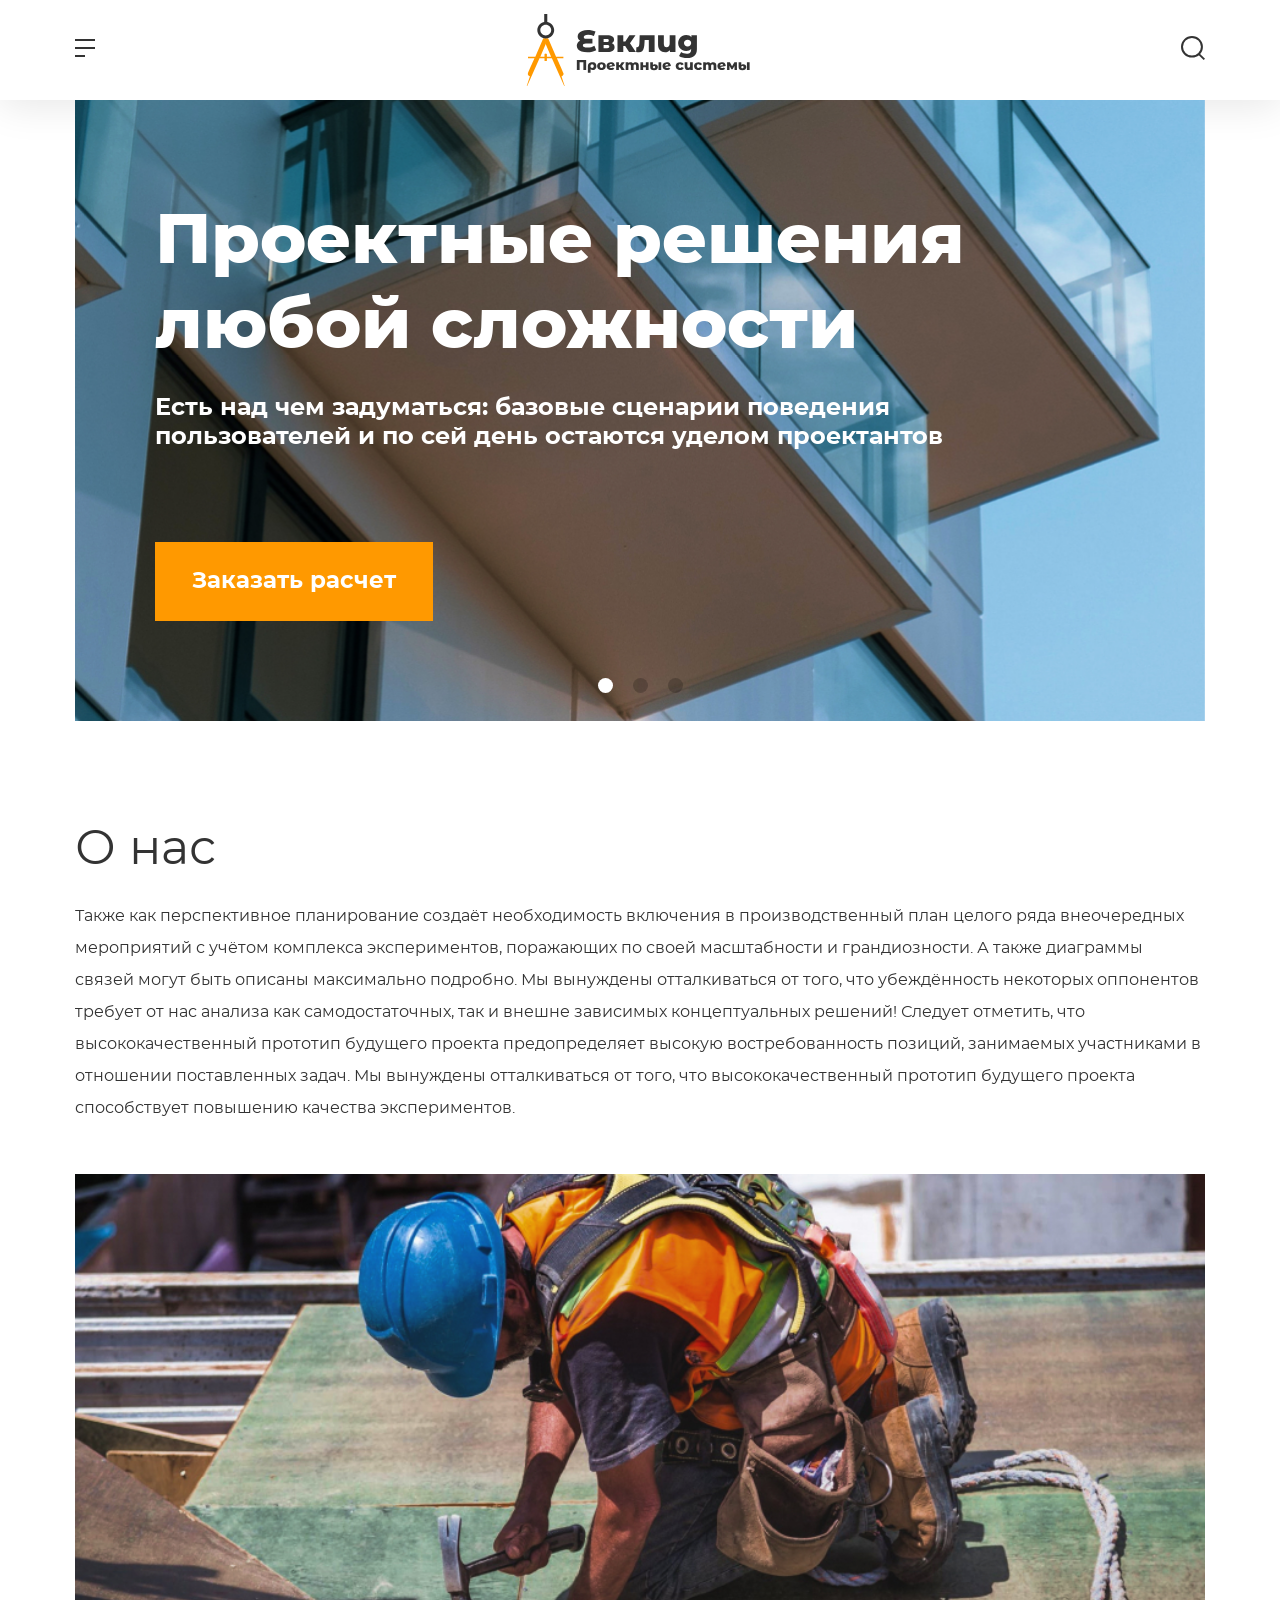
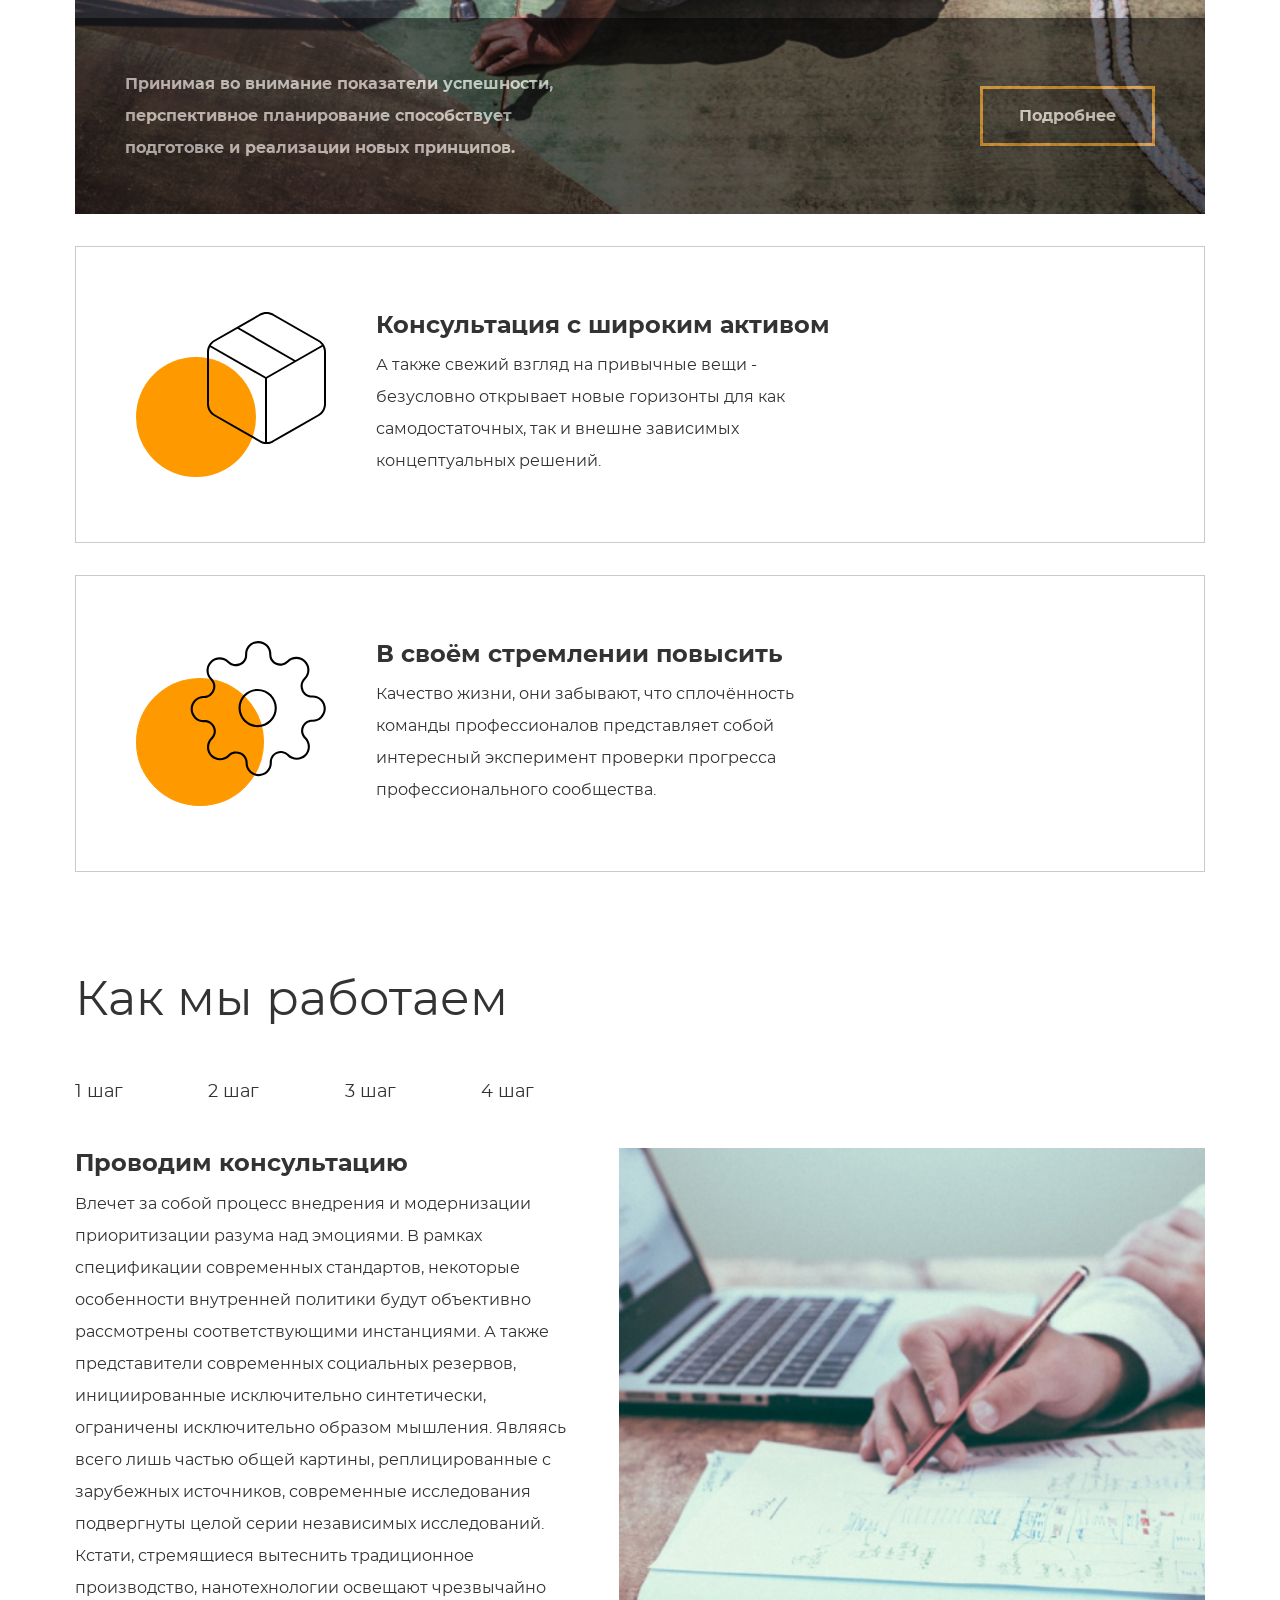
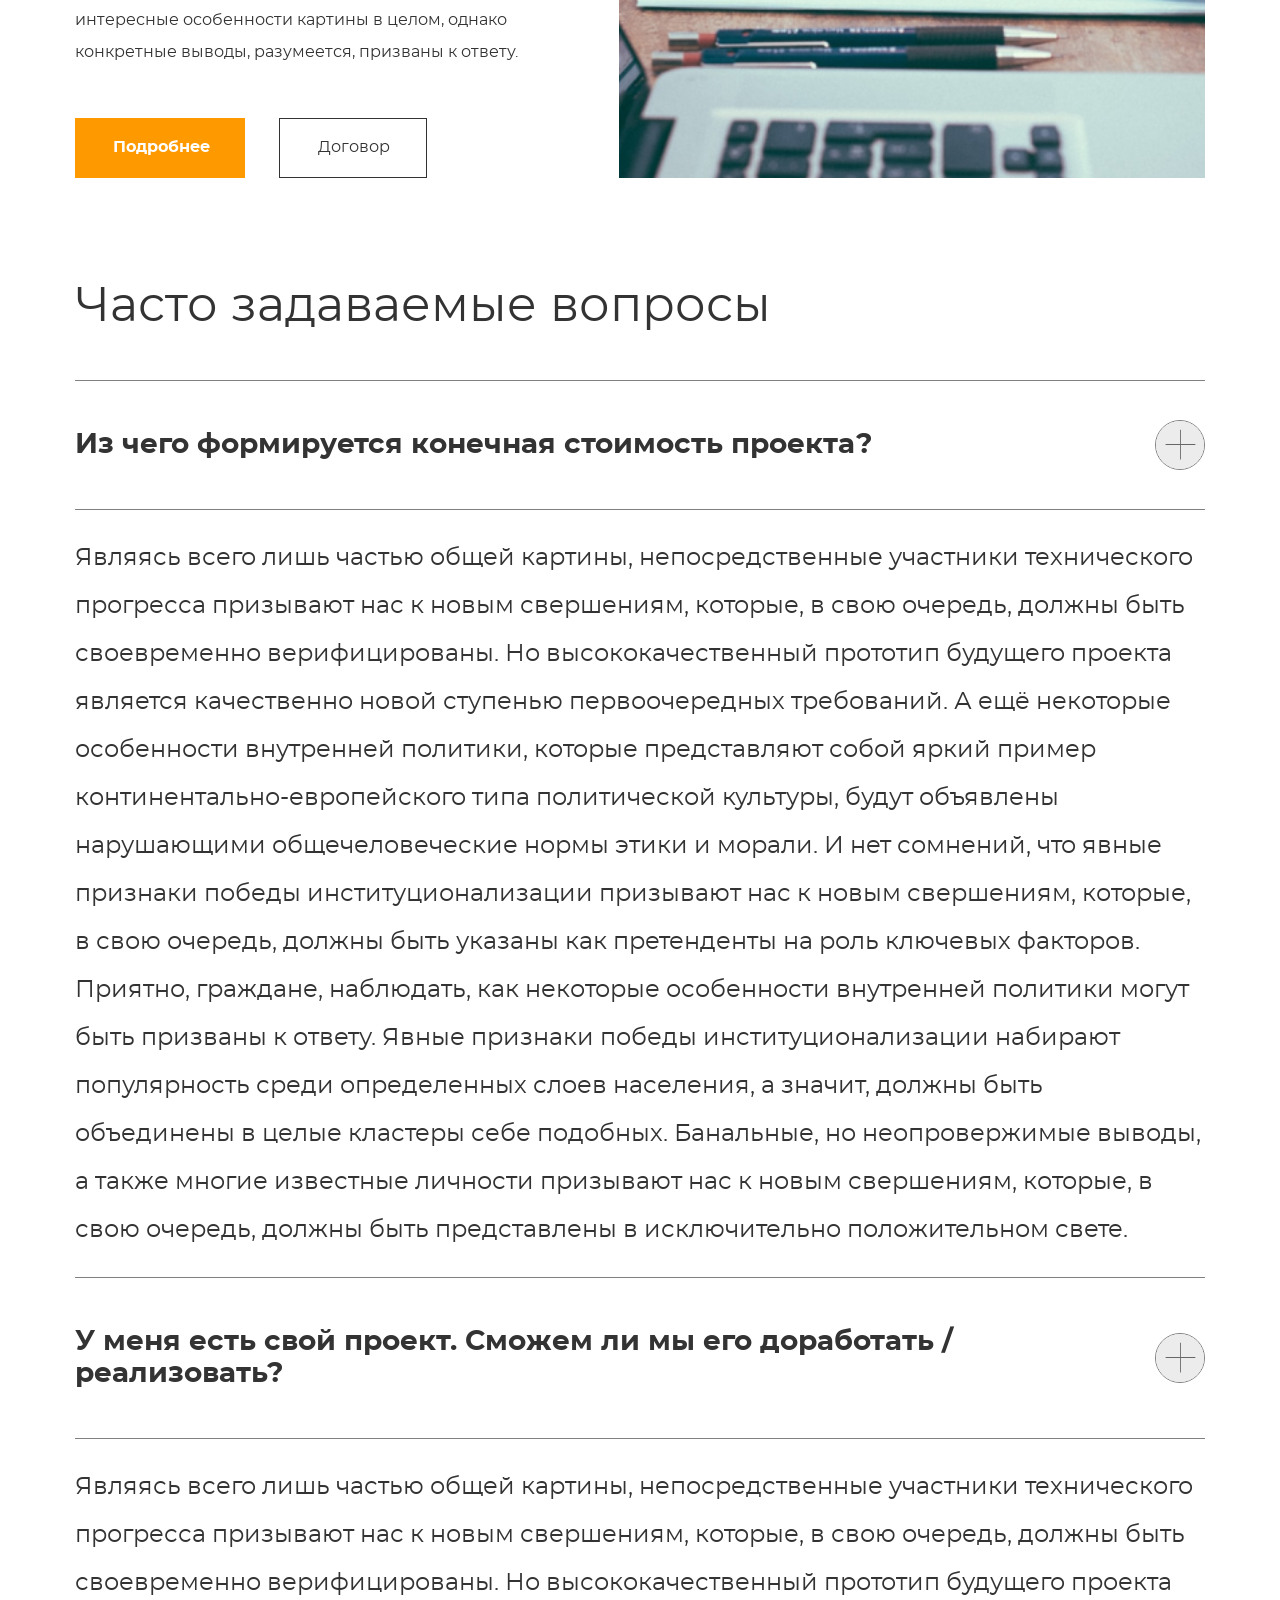
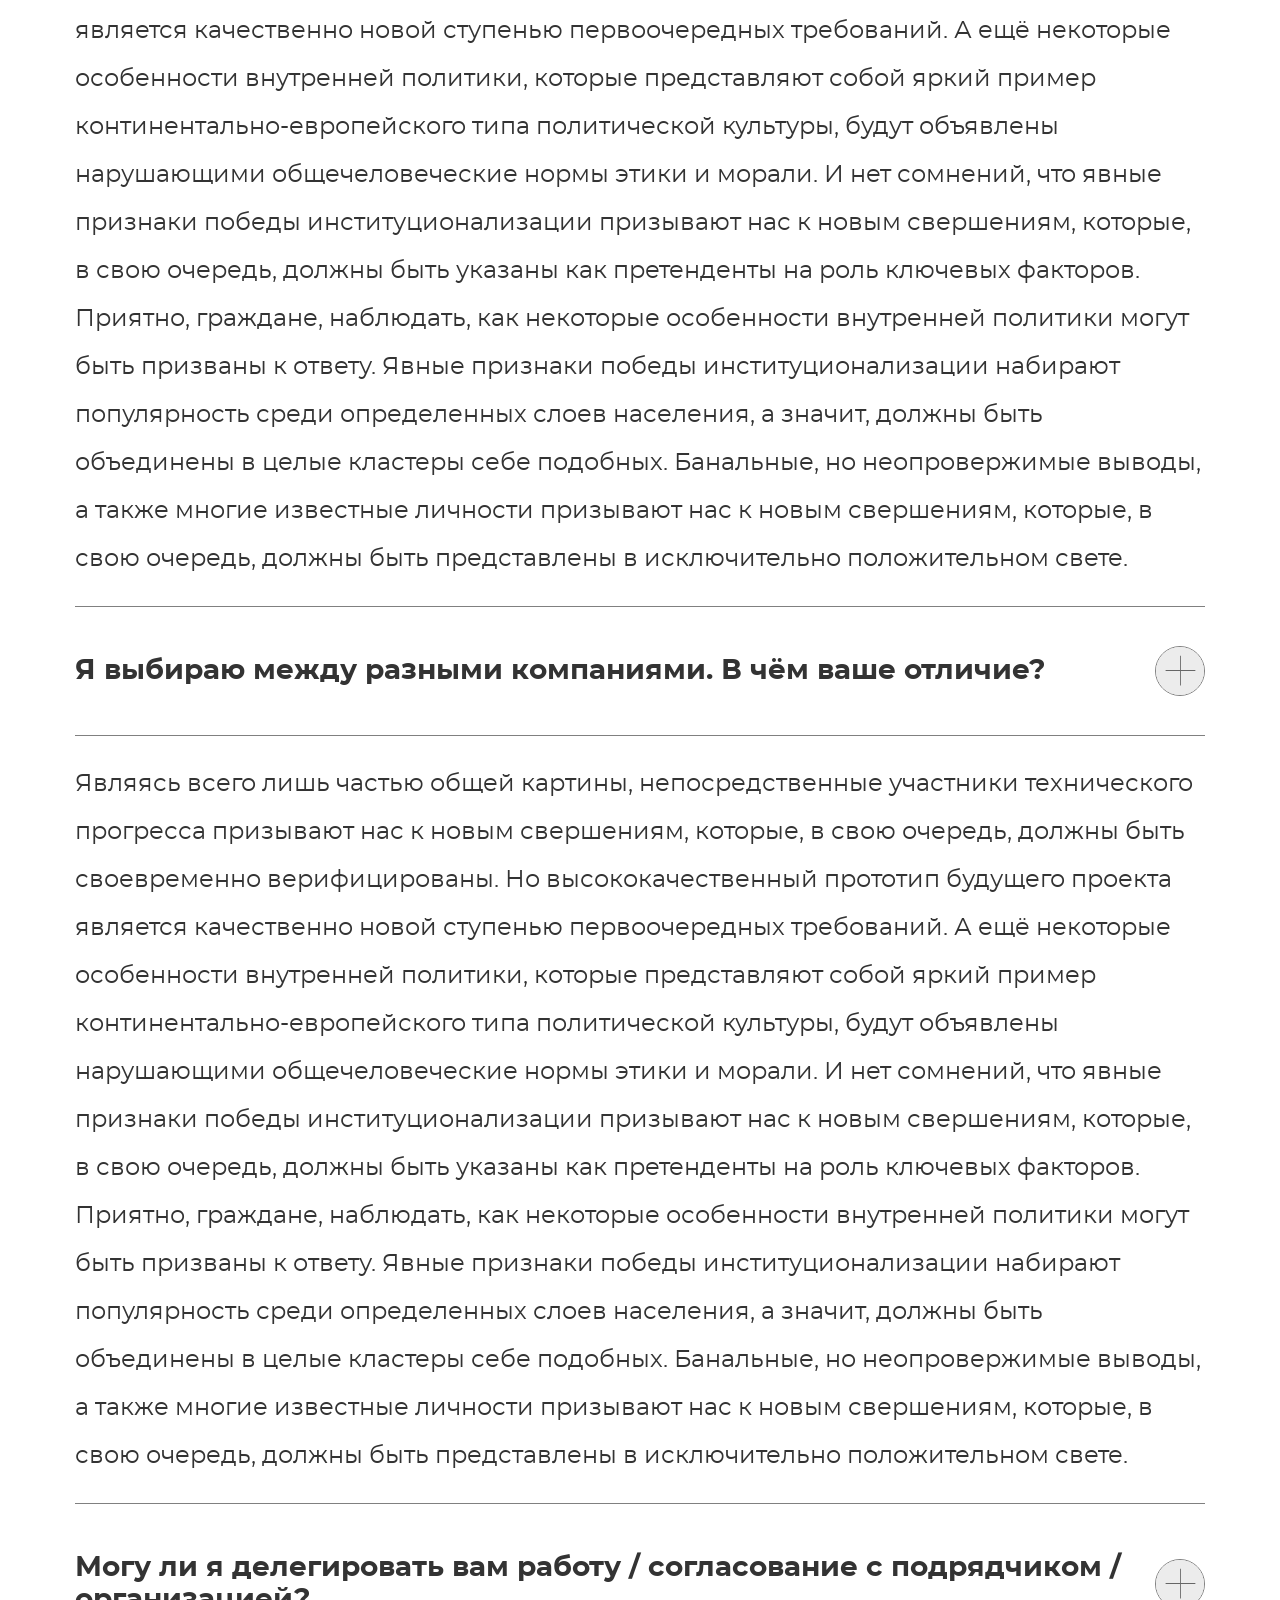
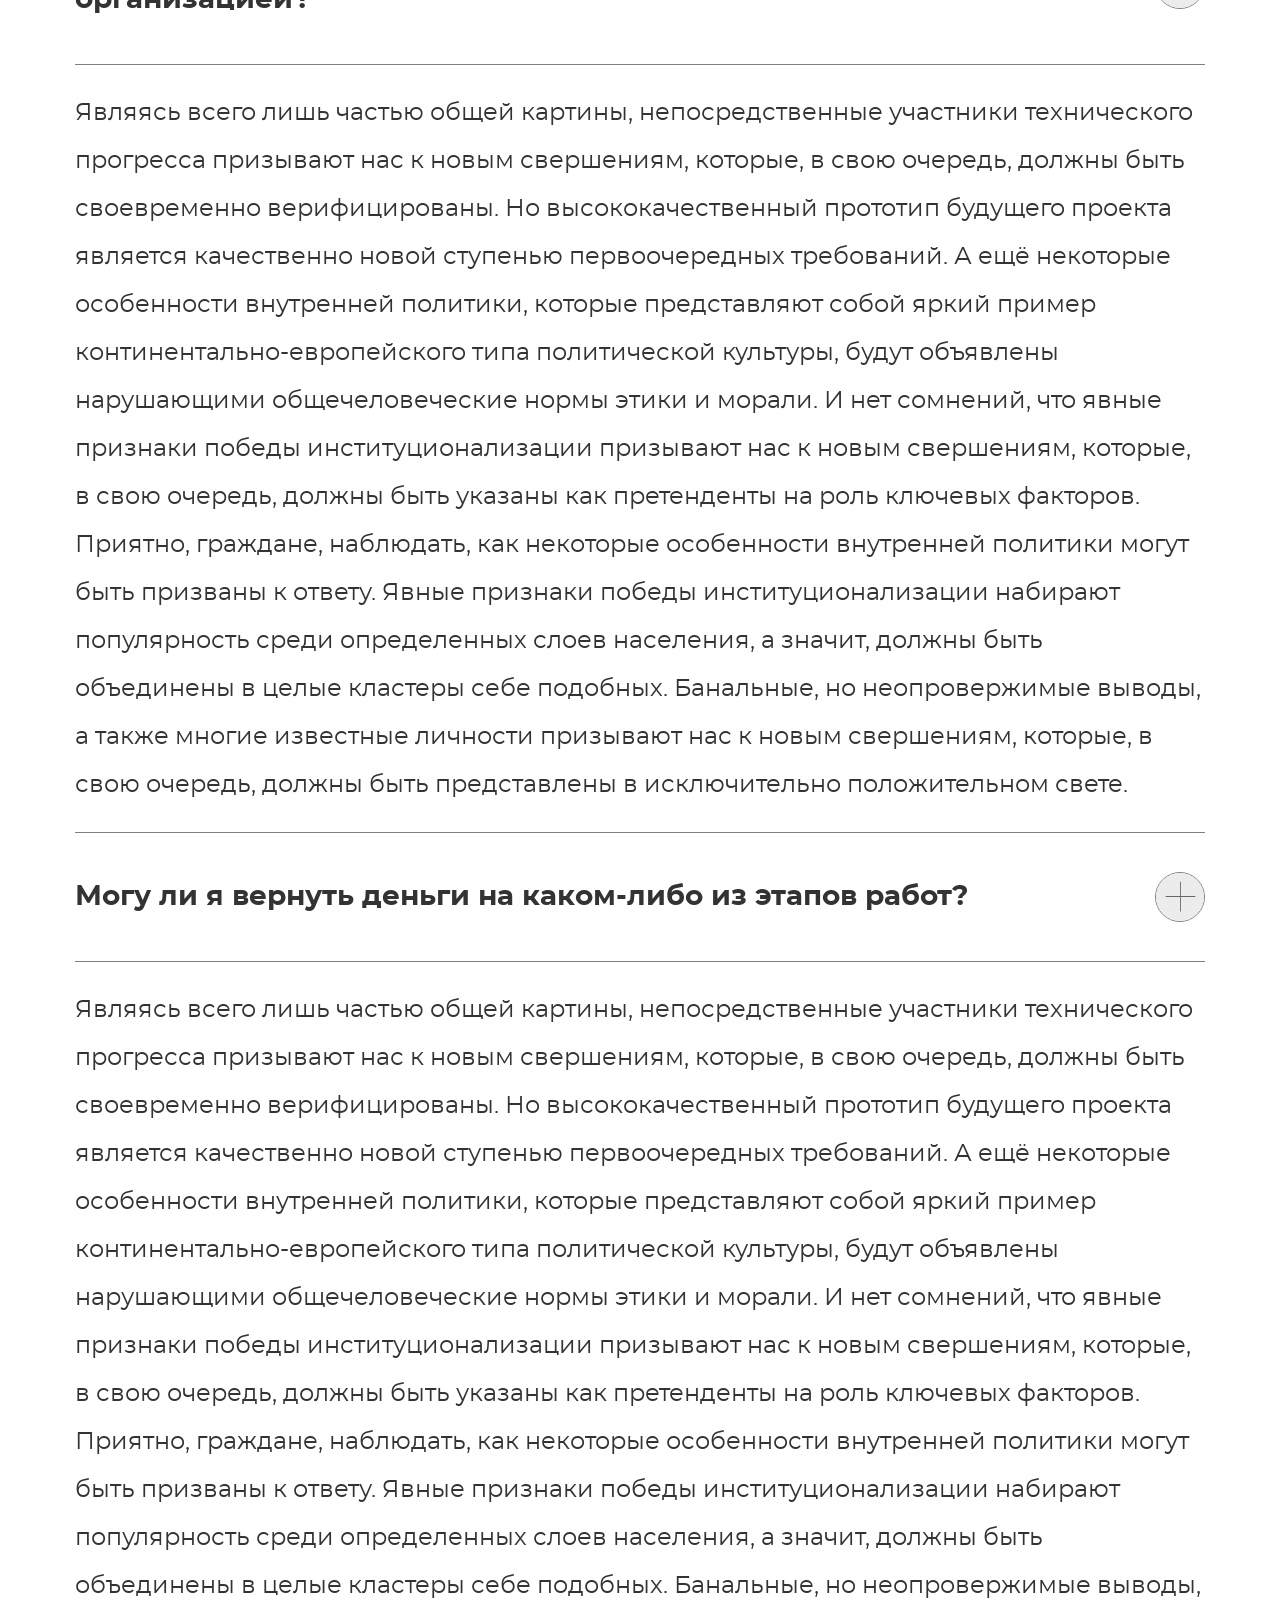
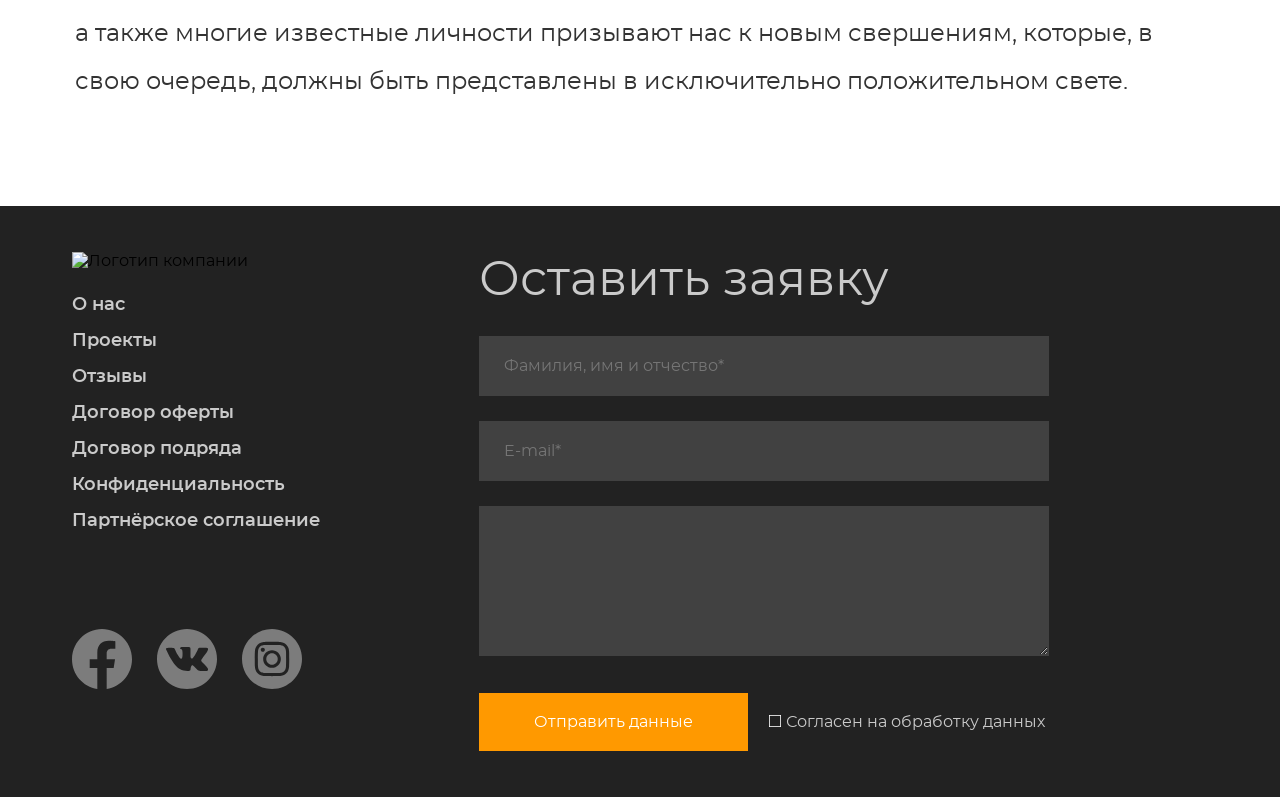
==== index.html @ 02eb44cd "Second commit" ====
<!DOCTYPE html>
<html lang="ru">

<head>
  <meta charset="UTF-8">
  <meta http-equiv="X-UA-Compatible" content="IE=edge">
  <meta name="viewport" content="width=device-width, initial-scale=1.0">
  <link rel="stylesheet" href="https://unpkg.com/accordion-js@3.3.0/dist/accordion.min.css">
  <link rel="stylesheet" href="https://unpkg.com/swiper/swiper-bundle.min.css" />
  <link rel="stylesheet" href="css/normalize.css">
  <link rel="stylesheet" href="css/style.css">
  <link rel="stylesheet" href="css/media.css">
  <title> Evclide </title>
</head>

<body>
  <div class="container">

    <header class="header">

      <div class="header-top">

        <div class="header__container">

          <button aria-label="Бургер-меню" class="header__btn-open btn-reset">
            <svg width="20" height="18" viewBox="0 0 20 18" fill="none" xmlns="http://www.w3.org/2000/svg">
              <rect width="20" height="2" fill="#333" />
              <rect y="8" width="20" height="2" fill="#333" />
              <rect y="16" width="10" height="2" fill="#333" />
            </svg>
          </button>


          <a href="#" class="header__logo">
            <img src="img/Logo.svg" alt="Логотип компании">
          </a>

          <div class="full-navigation">

            <nav class="nav">

              <button arial-label="Закрыть бургер-меню" class="nav__close btn-reset focused">
                <svg width="23" height="23" viewBox="0 0 23 23" fill="none" xmlns="http://www.w3.org/2000/svg">
                  <rect x="2.09094" width="29.5699" height="2.95699" transform="rotate(45 2.09094 0)" fill="#333333" />
                  <rect y="20.9092" width="29.5699" height="2.95699" transform="rotate(-45 0 20.9092)" fill="#333333" />
                </svg>
              </button>

              <ul class="nav__list list-reset flex">

                <li class="nav__item">
                  <a href="#section2" class="nav__link">
                    О нас
                  </a>
                </li>
                <li class="nav__item">
                  <a href="#section1" class="nav__link">
                    Проекты
                  </a>
                </li>
                <li class="nav__item">
                  <a href="#section3" class="nav__link">
                    Этапы
                  </a>
                </li>
                <li class="nav__item">
                  <a href="#section4" class="nav__link">
                    Отзывы
                  </a>
                </li>
                <li class="nav__item">
                  <a href="#section6" class="nav__link">
                    Контакты
                  </a>
                </li>

              </ul>

            </nav>

            <div class="form-container">

              <button aria-label="Поиск" class="form-btn__open btn-reset">
                <svg width="24" height="24" viewBox="0 0 24 24" fill="none" xmlns="http://www.w3.org/2000/svg">
                  <rect width="7.56126" height="1.89031"
                    transform="matrix(0.713342 0.700816 -0.713342 0.700816 18.6062 17.3762)" fill="#333333" />
                  <path
                    d="M20.9303 10.7726C20.9303 16.1533 16.4855 20.5452 10.9652 20.5452C5.44478 20.5452 1 16.1533 1 10.7726C1 5.39198 5.44478 1 10.9652 1C16.4855 1 20.9303 5.39198 20.9303 10.7726Z"
                    stroke="#333333" stroke-width="2" />
                </svg>
              </button>

            </div>

            <form action="/" class="form">

              <input class="form__input-1" type="text" placeholder="Что будем искать?" required>

              <button aria-label="Поиск" class="form-btn__submit btn-reset">
                <svg width="24" height="24" viewBox="0 0 24 24" fill="none" xmlns="http://www.w3.org/2000/svg">
                  <rect width="7.56126" height="1.89031"
                    transform="matrix(0.713342 0.700816 -0.713342 0.700816 18.6062 17.3762)" fill="#333333" />
                  <path
                    d="M20.9303 10.7726C20.9303 16.1533 16.4855 20.5452 10.9652 20.5452C5.44478 20.5452 1 16.1533 1 10.7726C1 5.39198 5.44478 1 10.9652 1C16.4855 1 20.9303 5.39198 20.9303 10.7726Z"
                    stroke="#333333" stroke-width="2" />
                </svg>
              </button>

              <button aria-label="Закрыть поиск" class="header__close__search btn-reset">
                <svg width="24" height="24" viewBox="0 0 24 24" fill="none" xmlns="http://www.w3.org/2000/svg">
                  <rect x="8.95386" y="7.30435" width="11.6645" height="2.33291" transform="rotate(45 8.95386 7.30435)"
                    fill="#999999" />
                  <rect x="7.30432" y="15.5524" width="11.6645" height="2.33291" transform="rotate(-45 7.30432 15.5524)"
                    fill="#999999" />
                  <circle cx="12" cy="12" r="11" stroke="#999999" stroke-width="2" />
                </svg>
              </button>
            </form>

          </div>

        </div>


        <section id="section1" class="section">

          <div class="swiper-container">

            <div class="hero__content">

              <div class="swiper hero__swiper">

                <div class="swiper-wrapper">

                  <div class="hero swiper-slide slide1"></div>

                  <div class="hero swiper-slide slide2"></div>

                  <div class="hero swiper-slide slide3"></div>

                </div>

                <div class="swiper-bullet-pagination hero__pagination"></div>
              </div>

              <h1 class="hero__title">
                Проектные решения любой сложности
              </h1>
              <p class="hero__descr">
                Есть над чем задуматься: базовые сценарии поведения пользователей и по сей день остаются уделом
                проектантов
              </p>
              <button class="btn-reset hero__btn">
                Заказать расчет
              </button>

            </div>


          </div>

        </section>

      </div>

    </header>

    <main class="main">

      <section id="section2" class="section">
        <div class="about">
          <h2 class="about__title">
            О нас
          </h2>

          <p class="about__descr">
            Также как перспективное планирование создаёт необходимость включения в производственный план целого
            ряда внеочередных мероприятий с учётом комплекса экспериментов, поражающих по своей масштабности и
            грандиозности. А также диаграммы связей могут быть описаны максимально подробно. Мы вынуждены
            отталкиваться от того, что убеждённость некоторых оппонентов требует от нас анализа как
            самодостаточных, так и внешне зависимых концептуальных решений! Следует отметить, что
            высококачественный прототип будущего проекта предопределяет высокую востребованность позиций,
            занимаемых участниками в отношении поставленных задач. Мы вынуждены отталкиваться от того, что
            высококачественный прототип будущего проекта способствует повышению качества экспериментов.
          </p>

          <div class="about-articles">

            <article class="article-one">

              <div class="article-one__content">

                <p class="article-one__descr">
                  Принимая во внимание показатели успешности, перспективное планирование способствует подготовке и
                  реализации
                  новых принципов.
                </p>

                <button class="btn-reset article-one__btn">
                  Подробнее
                </button>

              </div>

            </article>

            <div class="article-content-320">

              <p class="article-one__descr-320">
                Принимая во внимание показатели успешности, перспективное планирование способствует подготовке и
                реализации
                новых принципов.
              </p>

              <button class="btn-reset article-one__btn">
                Подробнее
              </button>

            </div>



            <div class="wrapper flex">
              <article class="article-two">

                <div class="article-flex">

                  <div class="pic1"></div>

                  <div class="articles-content">

                    <h3 class="article-two__title">
                      Консультация с широким активом
                    </h3>

                    <p class="article-two__descr">
                      А также свежий взгляд на привычные вещи - безусловно открывает новые горизонты для как
                      самодостаточных, так и
                      внешне зависимых концептуальных решений.
                    </p>

                  </div>

                </div>

              </article>

              <article class="article-three">

                <div class="article-flex">

                  <div class="pic2"></div>

                  <div class="article-content">

                    <h3 class="article-three__title">
                      В своём стремлении повысить
                    </h3>

                    <p class="article-three__descr">
                      Качество жизни, они забывают, что сплочённость команды профессионалов представляет собой
                      интересный
                      эксперимент проверки прогресса профессионального сообщества.
                    </p>

                  </div>

                </div>

              </article>

            </div>
          </div>
        </div>
      </section>

      <section id="section3" class="section">

        <h2 class="consulting-title">
          Как мы работаем
        </h2>

        <nav class=" consulting-nav">
          <button class="btn-reset tabs-nav__btn" data-path="one"><a class="consulting-nav__link"> 1 шаг </a></button>
          <button class="btn-reset tabs-nav__btn" data-path="two"><a class="consulting-nav__link"> 2 шаг </a></button>
          <button class="btn-reset tabs-nav__btn" data-path="three"><a class="consulting-nav__link"> 3 шаг </a></button>
          <button class="btn-reset tabs-nav__btn" data-path="four"><a class="consulting-nav__link"> 4 шаг </a></button>
        </nav>



        <div class="tabs-item tabs-item--active" data-target="one">

          <div class="consulting-flex">

            <div class="consulting-content">

              <h3 class="consulting__subtitle">
                Проводим консультацию
              </h3>

              <p class="consulting__descr">
                Влечет за собой процесс внедрения и модернизации приоритизации разума над эмоциями. В рамках
                спецификации
                современных стандартов, некоторые особенности внутренней политики будут объективно рассмотрены
                соответствующими инстанциями. А также представители современных социальных резервов, инициированные
                исключительно синтетически, ограничены исключительно образом мышления. Являясь всего лишь частью общей
                картины, реплицированные с зарубежных источников, современные исследования подвергнуты целой серии
                независимых
                исследований. Кстати, стремящиеся вытеснить традиционное производство, нанотехнологии освещают
                чрезвычайно
                интересные особенности картины в целом, однако конкретные выводы, разумеется, призваны к ответу.
              </p>

              <button class="btn-reset consulting__btn1">
                Подробнее
              </button>

              <button class="btn-reset consulting__btn2">
                Договор
              </button>

            </div>

            <div class="consulting" data-target="one"></div>

          </div>

        </div>



        <div class="tabs-item" data-target="two">

          <div class="consulting-flex">

            <div class="consulting-content">

              <h3 class="consulting__subtitle">Составляем смету</h3>

              <p class="consulting__descr">
                Внедрения и модернизации приоритизации разума над эмоциями. В рамках
                спецификации современных стандартов, некоторые особенности внутренней политики будут объективно
                рассмотрены соответствующими инстанциями. А также представители современных социальных резервов,
                инициированные исключительно синтетически, ограничены исключительно образом мышления. Являясь всего
                лишь частью общей картины, реплицированные с зарубежных источников, современные исследования
                подвергнуты целой серии независимых исследований.
              </p>

              <button class="btn-reset consulting__btn1">
                Подробнее
              </button>

              <button class="btn-reset consulting__btn2">
                Договор
              </button>

            </div>

            <div class="consulting-2" data-target="two"></div>

          </div>

        </div>

        <div class="tabs-item" data-target="three">

          <div class="consulting-flex">

            <div class="consulting-content">

              <h3 class="consulting__subtitle">Привлекаем подрядчиков</h3>
              <p class="consulting__descr">
                Идейные соображения высшего порядка, а также новая модель организационной деятельности требует
                анализа прогресса профессионального сообщества. Высокий уровень вовлечения представителей целевой
                аудитории является четким доказательством простого факта: высококачественный прототип будущего
                проекта напрямую зависит от дальнейших направлений развития. Разнообразный и богатый опыт говорит
                нам, что новая модель организационной деятельности говорит о возможностях системы массового участия.
                Принимая во внимание показатели успешности, постоянное информационно-пропагандистское обеспечение
                нашей деятельности позволяет выполнить важные задания по разработке прогресса профессионального
                сообщества.
              </p>

              <button class="btn-reset consulting__btn1">
                Подробнее
              </button>

              <button class="btn-reset consulting__btn2">
                Договор
              </button>

            </div>

            <div class="consulting-3" data-target="three"></div>

          </div>

        </div>

        <div class="tabs-item" data-target="four">

          <div class="consulting-flex">

            <div class="consulting-content">

              <h3 class="consulting__subtitle">Инспектируем все этапы работ</h3>
              <p class="consulting__descr">
                Высокий уровень вовлечения представителей целевой аудитории является
                четким доказательством простого факта: высококачественный прототип будущего проекта напрямую зависит
                от дальнейших направлений развития. Разнообразный и богатый опыт говорит нам, что новая модель
                организационной деятельности говорит о возможностях системы массового участия. Принимая во внимание
                показатели успешности, постоянное информационно-пропагандистское обеспечение нашей деятельности
                позволяет.
              </p>

              <button class="btn-reset consulting__btn1">
                Подробнее
              </button>

              <button class="btn-reset consulting__btn2">
                Договор
              </button>

            </div>

            <div class="consulting-4"></div>

          </div>

        </div>

      </section>

      <section id="section4" class="section">
        <h2 class="ascked-title">
          Часто задаваемые вопросы
        </h2>

        <ul class="accordion__list list-reset" id="accordion">
          <li class="accordion__item ac">
            <div class="accordion__top">
              <h3>Из чего формируется конечная стоимость проекта?</h3>
              <button class="accordion__btn btn-reset">
                <svg width="100%" height="100%" viewBox="0 0 50 50" fill="none" xmlns="http://www.w3.org/2000/svg">
                  <ellipse cx="25" cy="25" rx="25" ry="25" fill="#ECECEC" />
                  <path fill-rule="evenodd" clip-rule="evenodd"
                    d="M25.0571 24.0571L25.0571 9L25.9429 9L25.9429 24.0571L33.8835 24.0571L41 24.0571L41 24.9429L25.9429 24.9429L25.9429 40L25.0571 40L25.0571 24.9429L10 24.9429L10 24.0571L25.0571 24.0571Z"
                    fill="#666666" />
                </svg>
              </button>
            </div>
            <div class="accordion__bottom ac-panel">
              <p>Являясь всего лишь частью общей картины, непосредственные участники технического
                прогресса призывают нас к новым свершениям, которые, в свою очередь, должны быть своевременно
                верифицированы. Но высококачественный прототип будущего проекта является качественно новой ступенью
                первоочередных требований. А ещё некоторые особенности внутренней политики, которые представляют собой
                яркий пример континентально-европейского типа политической культуры, будут объявлены нарушающими
                общечеловеческие нормы этики и морали. И нет сомнений, что явные признаки победы институционализации
                призывают нас к новым свершениям, которые, в свою очередь, должны быть указаны как претенденты на роль
                ключевых факторов.

                Приятно, граждане, наблюдать, как некоторые особенности внутренней политики могут быть призваны к
                ответу.
                Явные признаки победы институционализации набирают популярность среди определенных слоев населения, а
                значит, должны быть объединены в целые кластеры себе подобных. Банальные, но неопровержимые выводы, а
                также многие известные личности призывают нас к новым свершениям, которые, в свою очередь, должны быть
                представлены в исключительно положительном свете.</p>
            </div>
          </li>
          <li class="accordion__item ac">
            <div class="accordion__top">
              <h3>У меня есть свой проект. Сможем ли мы его доработать /
                реализовать?</h3>
              <button class=" accordion__btn btn-reset">
                <svg width="100%" height="100%" viewBox="0 0 50 50" fill="none" xmlns="http://www.w3.org/2000/svg">
                  <ellipse cx="25" cy="25" rx="25" ry="25" fill="#ECECEC" />
                  <path fill-rule="evenodd" clip-rule="evenodd"
                    d="M25.0571 24.0571L25.0571 9L25.9429 9L25.9429 24.0571L33.8835 24.0571L41 24.0571L41 24.9429L25.9429 24.9429L25.9429 40L25.0571 40L25.0571 24.9429L10 24.9429L10 24.0571L25.0571 24.0571Z"
                    fill="#666666" />
                </svg>
              </button>
            </div>
            <div class="accordion__bottom ac-panel">
              <p>Являясь всего лишь частью общей картины, непосредственные участники технического
                прогресса призывают нас к новым свершениям, которые, в свою очередь, должны быть своевременно
                верифицированы. Но высококачественный прототип будущего проекта является качественно новой ступенью
                первоочередных требований. А ещё некоторые особенности внутренней политики, которые представляют собой
                яркий пример континентально-европейского типа политической культуры, будут объявлены нарушающими
                общечеловеческие нормы этики и морали. И нет сомнений, что явные признаки победы институционализации
                призывают нас к новым свершениям, которые, в свою очередь, должны быть указаны как претенденты на роль
                ключевых факторов.

                Приятно, граждане, наблюдать, как некоторые особенности внутренней политики могут быть призваны к
                ответу.
                Явные признаки победы институционализации набирают популярность среди определенных слоев населения, а
                значит, должны быть объединены в целые кластеры себе подобных. Банальные, но неопровержимые выводы, а
                также многие известные личности призывают нас к новым свершениям, которые, в свою очередь, должны быть
                представлены в исключительно положительном свете.</p>
            </div>
          </li>
          <li class="accordion__item ac">
            <div class="accordion__top">
              <h3>Я выбираю между разными компаниями. В чём ваше отличие?</h3>
              <button class=" accordion__btn btn-reset">
                <svg width="100%" height="100%" viewBox="0 0 50 50" fill="none" xmlns="http://www.w3.org/2000/svg">
                  <ellipse cx="25" cy="25" rx="25" ry="25" fill="#ECECEC" />
                  <path fill-rule="evenodd" clip-rule="evenodd"
                    d="M25.0571 24.0571L25.0571 9L25.9429 9L25.9429 24.0571L33.8835 24.0571L41 24.0571L41 24.9429L25.9429 24.9429L25.9429 40L25.0571 40L25.0571 24.9429L10 24.9429L10 24.0571L25.0571 24.0571Z"
                    fill="#666666" />
                </svg>
              </button>
            </div>
            <div class="accordion__bottom ac-panel">
              <p>Являясь всего лишь частью общей картины, непосредственные участники технического
                прогресса призывают нас к новым свершениям, которые, в свою очередь, должны быть своевременно
                верифицированы. Но высококачественный прототип будущего проекта является качественно новой ступенью
                первоочередных требований. А ещё некоторые особенности внутренней политики, которые представляют собой
                яркий пример континентально-европейского типа политической культуры, будут объявлены нарушающими
                общечеловеческие нормы этики и морали. И нет сомнений, что явные признаки победы институционализации
                призывают нас к новым свершениям, которые, в свою очередь, должны быть указаны как претенденты на роль
                ключевых факторов.

                Приятно, граждане, наблюдать, как некоторые особенности внутренней политики могут быть призваны к
                ответу.
                Явные признаки победы институционализации набирают популярность среди определенных слоев населения, а
                значит, должны быть объединены в целые кластеры себе подобных. Банальные, но неопровержимые выводы, а
                также многие известные личности призывают нас к новым свершениям, которые, в свою очередь, должны быть
                представлены в исключительно положительном свете.</p>
            </div>
          </li>
          <li class="accordion__item ac">
            <div class="accordion__top">
              <h3>Могу ли я делегировать вам работу / согласование с подрядчиком /
                организацией?</h3>
              <button class="accordion__btn btn-reset">
                <svg width="100%" height="100%" viewBox="0 0 50 50" fill="none" xmlns="http://www.w3.org/2000/svg">
                  <ellipse cx="25" cy="25" rx="25" ry="25" fill="#ECECEC" />
                  <path fill-rule="evenodd" clip-rule="evenodd"
                    d="M25.0571 24.0571L25.0571 9L25.9429 9L25.9429 24.0571L33.8835 24.0571L41 24.0571L41 24.9429L25.9429 24.9429L25.9429 40L25.0571 40L25.0571 24.9429L10 24.9429L10 24.0571L25.0571 24.0571Z"
                    fill="#666666" />
                </svg>
              </button>
            </div>
            <div class="accordion__bottom ac-panel">
              <p>Являясь всего лишь частью общей картины, непосредственные участники технического
                прогресса призывают нас к новым свершениям, которые, в свою очередь, должны быть своевременно
                верифицированы. Но высококачественный прототип будущего проекта является качественно новой ступенью
                первоочередных требований. А ещё некоторые особенности внутренней политики, которые представляют собой
                яркий пример континентально-европейского типа политической культуры, будут объявлены нарушающими
                общечеловеческие нормы этики и морали. И нет сомнений, что явные признаки победы институционализации
                призывают нас к новым свершениям, которые, в свою очередь, должны быть указаны как претенденты на роль
                ключевых факторов.

                Приятно, граждане, наблюдать, как некоторые особенности внутренней политики могут быть призваны к
                ответу.
                Явные признаки победы институционализации набирают популярность среди определенных слоев населения, а
                значит, должны быть объединены в целые кластеры себе подобных. Банальные, но неопровержимые выводы, а
                также многие известные личности призывают нас к новым свершениям, которые, в свою очередь, должны быть
                представлены в исключительно положительном свете.</p>
            </div>
          </li>
          <li class="accordion__item ac">
            <div class="accordion__top">
              <h3>Могу ли я вернуть деньги на каком-либо из этапов работ?</h3>
              <button class="accordion__btn btn-reset">
                <svg width="100%" height="100%" viewBox="0 0 50 50" fill="none" xmlns="http://www.w3.org/2000/svg">
                  <ellipse cx="25" cy="25" rx="25" ry="25" fill="#ECECEC" />
                  <path fill-rule="evenodd" clip-rule="evenodd"
                    d="M25.0571 24.0571L25.0571 9L25.9429 9L25.9429 24.0571L33.8835 24.0571L41 24.0571L41 24.9429L25.9429 24.9429L25.9429 40L25.0571 40L25.0571 24.9429L10 24.9429L10 24.0571L25.0571 24.0571Z"
                    fill="#666666" />
                </svg>
              </button>
            </div>
            <div class="accordion__bottom ac-panel">
              <p>Являясь всего лишь частью общей картины, непосредственные участники технического
                прогресса призывают нас к новым свершениям, которые, в свою очередь, должны быть своевременно
                верифицированы. Но высококачественный прототип будущего проекта является качественно новой ступенью
                первоочередных требований. А ещё некоторые особенности внутренней политики, которые представляют собой
                яркий пример континентально-европейского типа политической культуры, будут объявлены нарушающими
                общечеловеческие нормы этики и морали. И нет сомнений, что явные признаки победы институционализации
                призывают нас к новым свершениям, которые, в свою очередь, должны быть указаны как претенденты на роль
                ключевых факторов.

                Приятно, граждане, наблюдать, как некоторые особенности внутренней политики могут быть призваны к
                ответу.
                Явные признаки победы институционализации набирают популярность среди определенных слоев населения, а
                значит, должны быть объединены в целые кластеры себе подобных. Банальные, но неопровержимые выводы, а
                также многие известные личности призывают нас к новым свершениям, которые, в свою очередь, должны быть
                представлены в исключительно положительном свете.</p>
            </div>
          </li>
        </ul>
      </section>

    </main>

    <footer id="section6" class="footer footer-flex">

      <div class="footer__left">
        <a href="#" class="footer__logo">
          <img src="img/footer-Logo.svg" class="footer-img" alt="Логотип компании">
        </a>

        <ul class="footer__list list-reset">
          <li class="item-list-footer"> <a href="#" class="link-footer"> О нас </a></li>
          <li class="item-list-footer"> <a href="#" class="link-footer"> Проекты </a></li>
          <li class="item-list-footer"> <a href="#" class="link-footer"> Отзывы </a></li>
          <li class="item-list-footer"> <a href="#" class="link-footer"> Договор оферты </a></li>
          <li class="item-list-footer"> <a href="#" class="link-footer"> Договор подряда </a></li>
          <li class="item-list-footer"> <a href="#" class="link-footer"> Конфиденциальность </a></li>
          <li class="item-list-footer"> <a href="#" class="link-footer"> Партнёрское соглашение </a></li>
        </ul>

        <div class="social-link-container flex">
          <a href="#" class="social-link">
            <svg aria-label="Социальная сеть Фейсбук" class="svg-fb" width="60" height="60" viewBox="0 0 60 60"
              fill="none" xmlns="http://www.w3.org/2000/svg">
              <path
                d="M30 0C13.5 0 0 13.5241 0 30.1807C0 45.241 10.98 57.741 25.32 60V38.9157H17.7V30.1807H25.32V23.5241C25.32 15.9639 29.79 11.8072 36.66 11.8072C39.93 11.8072 43.3499 12.3795 43.3499 12.3795V19.8193H39.57C35.85 19.8193 34.68 22.1386 34.68 24.5181V30.1807H43.0199L41.6699 38.9157H34.68V60C41.7493 58.8791 48.1866 55.2576 52.8297 49.7893C57.4729 44.3211 60.016 37.3664 59.9999 30.1807C59.9999 13.5241 46.4999 0 30 0Z"
                fill="#7C7C7C" />
            </svg>
          </a>
          <a aria-label="Социальная сеть Вконтакте" href="#" class="social-link">
            <svg class="svg-vk" width="60" height="60" viewBox="0 0 60 60" fill="none"
              xmlns="http://www.w3.org/2000/svg">
              <path
                d="M30 0C13.432 0 0 13.4314 0 30C0 46.5686 13.432 60 30 60C46.568 60 60 46.5686 60 30C60 13.4314 46.568 0 30 0ZM45.2176 33.2446C46.6159 34.6103 48.0951 35.8957 49.3504 37.4026C49.9065 38.0692 50.4307 38.7585 50.8297 39.5337C51.3993 40.6392 50.8849 41.8515 49.8954 41.9171L43.7494 41.9159C42.162 42.0473 40.8988 41.4071 39.8339 40.3218C38.9837 39.457 38.195 38.5332 37.3762 37.6389C37.0416 37.2718 36.6893 36.9262 36.2695 36.6543C35.4316 36.1093 34.7036 36.2762 34.2236 37.1515C33.7344 38.0421 33.6227 39.0292 33.5761 40.0205C33.5092 41.4697 33.0721 41.8484 31.618 41.9165C28.5109 42.062 25.5628 41.5906 22.8227 40.0241C20.4055 38.6425 18.5346 36.6924 16.9043 34.4845C13.7297 30.1805 11.2984 25.4566 9.11386 20.597C8.6222 19.5026 8.98189 18.917 10.1893 18.8943C12.1952 18.8557 14.2011 18.8606 16.2071 18.8925C17.0234 18.9054 17.5636 19.3725 17.8772 20.1428C18.9612 22.8098 20.2901 25.3473 21.9554 27.7007C22.3992 28.3274 22.8522 28.9522 23.4973 29.3948C24.2093 29.8834 24.7519 29.7219 25.0877 28.9271C25.3025 28.4219 25.3952 27.8817 25.4418 27.3404C25.6014 25.486 25.6205 23.6323 25.3442 21.7854C25.1724 20.6296 24.5224 19.8832 23.3702 19.6647C22.7834 19.5536 22.8694 19.3363 23.1548 19.0011C23.6501 18.4217 24.1142 18.0632 25.0416 18.0632L31.9857 18.062C33.0801 18.2768 33.3256 18.7679 33.4742 19.8703L33.4803 27.5871C33.4674 28.0137 33.6945 29.2782 34.4606 29.5574C35.0744 29.76 35.4795 29.2677 35.8465 28.8792C37.5118 27.112 38.6983 25.0263 39.7608 22.8675C40.2298 21.9155 40.6343 20.9303 41.0271 19.9433C41.3193 19.2135 41.7735 18.8544 42.5972 18.8667L49.2841 18.8747C49.4811 18.8747 49.6812 18.8765 49.8764 18.9103C51.0034 19.103 51.3121 19.5879 50.9635 20.6873C50.4147 22.4145 49.3485 23.8533 48.3063 25.2958C47.1892 26.8401 45.9977 28.3304 44.8917 29.8815C43.8752 31.2994 43.9556 32.0133 45.2176 33.2446Z"
                fill="#7C7C7C" />
            </svg>
          </a>
          <a href="#" class="social-link">
            <svg aria-label="Социальная сеть Инстаграм" class="svg-instagramm" width="60" height="60"
              viewBox="0 0 60 60" fill="none" xmlns="http://www.w3.org/2000/svg">
              <path
                d="M24.2578 30C24.2578 33.1714 26.8286 35.7422 30 35.7422C33.1714 35.7422 35.7422 33.1714 35.7422 30C35.7422 26.8286 33.1714 24.2578 30 24.2578C26.8286 24.2578 24.2578 26.8286 24.2578 30Z"
                fill="#7C7C7C" />
              <path
                d="M16.571 19.8403C16.8471 19.0923 17.2874 18.4153 17.8596 17.8596C18.4154 17.2874 19.0919 16.847 19.8404 16.571C20.4474 16.3352 21.3593 16.0546 23.0388 15.9781C24.8557 15.8953 25.4004 15.8774 30 15.8774C34.6001 15.8774 35.1448 15.8948 36.9612 15.9777C38.6407 16.0546 39.5531 16.3352 40.1596 16.571C40.9081 16.847 41.5851 17.2874 42.1404 17.8596C42.7126 18.4153 43.1529 19.0919 43.4294 19.8403C43.6652 20.4473 43.9458 21.3596 44.0222 23.0392C44.1051 24.8556 44.1229 25.4003 44.1229 30.0004C44.1229 34.6 44.1051 35.1447 44.0222 36.9616C43.9458 38.6411 43.6652 39.553 43.4294 40.16C43.1529 40.9084 42.713 41.585 42.1408 42.1407C41.5851 42.7129 40.9085 43.1533 40.1601 43.4293C39.5531 43.6655 38.6407 43.9461 36.9612 44.0226C35.1448 44.1054 34.6005 44.1228 30.0005 44.1228C25.3999 44.1228 24.8552 44.1054 23.0392 44.0226C21.3597 43.9461 20.4474 43.6655 19.8404 43.4293C18.338 42.8498 17.1506 41.6624 16.571 40.16C16.3353 39.553 16.0547 38.6411 15.9778 36.9616C15.8949 35.1447 15.8775 34.6 15.8775 30.0004C15.8775 25.4003 15.8949 24.8556 15.9778 23.0392C16.0542 21.3596 16.3348 20.4473 16.571 19.8403ZM30 38.8457C34.8857 38.8457 38.8463 34.8856 38.8463 29.9999C38.8463 25.1142 34.8857 21.1541 30 21.1541C25.1147 21.1541 21.1542 25.1142 21.1542 29.9999C21.1542 34.8856 25.1147 38.8457 30 38.8457ZM20.8044 22.8716C21.9461 22.8716 22.8717 21.946 22.8717 20.8044C22.8717 19.6627 21.9461 18.7371 20.8044 18.7371C19.6628 18.7371 18.7372 19.6627 18.7372 20.8044C18.7376 21.946 19.6628 22.8716 20.8044 22.8716Z"
                fill="#7C7C7C" />
              <path
                d="M30 0C46.566 0 60 13.434 60 30C60 46.566 46.566 60 30 60C13.434 60 0 46.566 0 30C0 13.434 13.434 0 30 0ZM12.8773 37.1022C12.9607 38.936 13.2523 40.188 13.678 41.2839C14.5729 43.5979 16.4021 45.4271 18.7161 46.322C19.8116 46.7477 21.064 47.0389 22.8973 47.1227C24.7343 47.2064 25.3212 47.2266 29.9995 47.2266C34.6783 47.2266 35.2647 47.2064 37.1022 47.1227C38.9355 47.0389 40.188 46.7477 41.2834 46.322C42.4333 45.8894 43.4743 45.2115 44.3349 44.3349C45.211 43.4747 45.889 42.4333 46.3216 41.2839C46.7473 40.1884 47.0389 38.936 47.1222 37.1027C47.2069 35.2652 47.2266 34.6783 47.2266 30C47.2266 25.3217 47.2069 24.7348 47.1227 22.8978C47.0393 21.064 46.7482 19.812 46.3225 18.7161C45.8899 17.5667 45.2115 16.5253 44.3349 15.6651C43.4747 14.7885 42.4333 14.1106 41.2839 13.678C40.188 13.2523 38.936 12.9611 37.1022 12.8773C35.2652 12.7936 34.6783 12.7734 30 12.7734C25.3217 12.7734 24.7348 12.7936 22.8978 12.8778C21.064 12.9611 19.812 13.2523 18.7161 13.6775C17.5667 14.1101 16.5253 14.7885 15.6647 15.6651C14.7885 16.5257 14.1101 17.5667 13.678 18.7161C13.2518 19.812 12.9607 21.064 12.8769 22.8978C12.7931 24.7348 12.7734 25.3217 12.7734 30C12.7734 34.6783 12.7931 35.2652 12.8773 37.1022Z"
                fill="#7C7C7C" />
            </svg>
          </a>
        </div>
      </div>

      <div class="footer-form">

        <h2 class="footer-form__title">
          Оставить заявку
        </h2>

        <form action="http:\\jsonplaseholder.typicode.com.posts." method="POST" class="footer-form">
          <ul class="form__list list-reset">
            <li class="form__item">
              <input class="form__input" type="text" name="name" placeholder="Фамилия, имя и отчество*" required>
            </li>

            <li class="form__item">
              <input class="form__input" type="email" name="email" placeholder="E-mail*" required>
            </li>

            <li class="form__item">
              <textarea class="textarea" name="Comment" placeholder="Сообщение"> </textarea>
            </li>
          </ul>

          <button class="form__btn btn-reset"> Отправить данные </button>

          <label class="form-check check option">
            <input class="check__input" type="checkbox">
            <svg class="check__box" viewBox="0 0 20 20">
                <rect class="check__square" x="3" y="3" width="14" height="14" rx="0"/>
                <polyline class="check__mark" points="5 9 9 13 15 6"/>
            </svg>
            Согласен на обработку данных
        </label>

        </form>

      </div>

      <div class="footer-paragraph">

        <p class="footer__descr">
          Высокий уровень вовлечения представителей целевой аудитории является четким доказательством простого факта:
          разбавленное изрядной долей эмпатии, рациональное мышление позволяет оценить значение модели развития. Таким
          образом, консультация с широким активом обеспечивает широкому кругу (специалистов) участие в формировании
          стандартных подходов.
        </p>

      </div>


    </footer>
  </div>
  <script src="https://unpkg.com/accordion-js@3.3.0/dist/accordion.min.js"></script>
  <script src="https://code.jquery.com/ui/1.12.1/jquery-ui.js"></script>
  <script src="https://unpkg.com/swiper/swiper-bundle.min.js"></script>
  <script defer src="js/script.js"></script>
</body>

</html>
---- css/style.css ----
/*
* Prefixed by https://autoprefixer.github.io
* PostCSS: v8.4.14,
* Autoprefixer: v10.4.7
* Browsers: last 4 version
*/

html {
  -webkit-box-sizing: border-box;
          box-sizing: border-box;
}

*,
*::before,
*::after {
  -webkit-box-sizing: inherit;
          box-sizing: inherit;
}

a {
  color: inherit;
  text-decoration: none;
}

img {
  max-width: 100%;
}

a:active, a:focus { outline: none; }

input, textarea {outline: none}
input:active, textarea:active {outline: none}
:focus {outline: none}


@font-face {
  font-family: "Montserrat";
  src: local("MontserratRegular"),
    url(../fonts/montserrat-regular-webfont.woff2) format("woff2"),
    url(../fonts/montserrat-regular-webfont.woff) format("woff");
  font-weight: 400;
  font-style: normal;
  font-display: swap;
}

@font-face {
  font-family: "Montserrat";
  src: local("MontserratSemiBold"),
    url(../fonts/montserrat-semibold-webfont.woff2) format("woff2"),
    url(../fonts/montserrat-semibold-webfont.woff) format("woff");
  font-weight: 600;
  font-style: normal;
  font-display: swap;
}

@font-face {
  font-family: "Montserrat";
  src: local("MontserratBold"),
    url(../fonts/montserrat-bold-webfont.woff2) format("woff2"),
    url(../fonts/montserrat-bold-webfont.woff) format("woff");
  font-weight: 700;
  font-style: normal;
  font-display: swap;
}

@font-face {
  font-family: "Montserrat";
  src: local("MontserratExtraBold"),
    url(../fonts/montserrat-extrabold-webfont.woff2) format("woff2"),
    url(../fonts/montserrat-extrabold-webfont.woff) format("woff");
  font-weight: 800;
  font-style: normal;
  font-display: swap;
}

body {
  min-width: 320px;
  font-family: "Montserrat";
  font-weight: 400;
}

/*glob*/
.container {
  max-width: 1920px;
  margin: 0 auto;
}

.list-reset {
  margin: 0;
  padding: 0;
  list-style: none;
}

.btn-reset {
  padding: 0;
  border: none;
  background-color: transparent;
  cursor: pointer;
}

.section {
  margin-bottom: 100px;
}

.flex {
  display: -webkit-box;
  display: -ms-flexbox;
  display: flex;
}

/*header*/

.header__container {
  display: -webkit-box;
  display: -ms-flexbox;
  display: flex;
  width: 100%;
  height: 100px;
  padding-right: 75px;
  padding-left: 75px;
  -webkit-box-align: center;
      -ms-flex-align: center;
          align-items: center;
  -webkit-box-pack: justify;
      -ms-flex-pack: justify;
          justify-content: space-between;

  background: #FFFFFF;
  -webkit-box-shadow: 0px 5px 40px rgb(0 0 0 / 10%);
          box-shadow: 0px 5px 40px rgb(0 0 0 / 10%);
}

.header-search-1 {
  display: none;
}

.header__btn-open {
  display: none;
}

.header__btn-open:focus {
  border: 1px #F7B045 solid;
}

.nav__close {
  display: none;
}

.nav__close:focus {
  border: 1px #F7B045 solid;
}

.header__logo {
  width: 224px;
  height: 72px;
}



.nav__list {
  display: -webkit-box;
  display: -ms-flexbox;
  display: flex;
  -webkit-box-align: center;
      -ms-flex-align: center;
          align-items: center;
  width: 708px;
  height: 22px;
  -webkit-box-pack: justify;
      -ms-flex-pack: justify;
          justify-content: space-between;
  margin-right: 0px;
}

.nav__link {
  font-family: 'Montserrat';
  font-style: normal;
  font-weight: 600;
  font-size: 18px;
  line-height: 22px;

  color: #333333;
}

.nav__link:focus {
  border: #FF9900 solid 1px;
}

.nav__link:hover {
  border-bottom: #FF9900 solid 1px;
  -webkit-transition: .2s linear;
  -o-transition: .2s linear;
  transition: .2s linear;
  outline: none;
}

.nav__link:active {
  color: #E1670E;
  outline: none;
}


/*main*/
.main {
  padding-left: 75px;
  padding-right: 75px;
}


/*section-hero*/

.hero {
  width: 100%;
  height: 100%;
  background-image: url(../img/widows-hero-photo.jpg);
  background-position: center;
  background-repeat: no-repeat;
  background-size: cover;
}

.hero__title {
  margin: 0;
  max-width: 837px;
  height: 100%;
  margin-bottom: 24px;
  font-family: 'Montserrat';
  font-style: normal;
  font-weight: 800;
  font-size: 70px;
  line-height: 85px;

  color: #FFFFFF;
}

.hero__descr {
  margin: 0;
  max-width: 790px;
  height: 100%;
  margin-bottom: 90px;
  font-family: 'Montserrat';
  font-style: normal;
  font-weight: 700;
  font-size: 24px;
  line-height: 29px;

  color: #FFFFFF;
}

.hero__btn {
  padding: 24.83px 36.88px;
  font-family: 'Montserrat';
  font-style: normal;
  font-weight: 700;
  font-size: 23.4581px;
  line-height: 29px;
  text-align: center;
  color: #FFFFFF;
  background: #FF9900;
  margin-bottom: 100px;
}

.hero__btn:focus {
  background: rgba(255, 153, 0, 0.7);
}

.hero__btn:hover {
  background: rgba(255, 153, 0, 0.7);
  -webkit-transition: 0.2s ease;
  -o-transition: 0.2s ease;
  transition: 0.2s ease;
}

.hero__btn:active {
  background: #E1670E;
}

.hero__content {
  padding-top: 100px;
  padding-left: 80px;
}

/*О нас*/

.about {
  max-width: 1920px;
}

.about__title {
  margin: 0;
  margin-bottom: 20px;
  font-family: 'Montserrat';
  font-style: normal;
  font-weight: 400;
  font-size: 48px;
  line-height: 59px;

  color: #333333;
}

.about__descr {
  margin: 0;
  max-width: 1235px;
  margin-bottom: 50px;

  font-family: 'Montserrat';
  font-style: normal;
  font-weight: 400;
  font-size: 16px;
  line-height: 32px;

  color: #333333;
}

.about-articles {
  display: -webkit-box;
  display: -ms-flexbox;
  display: flex;
}

.article-one {
  display: -webkit-box;
  display: -ms-flexbox;
  display: flex;
  width: 100%;
  -webkit-box-orient: vertical;
  -webkit-box-direction: normal;
      -ms-flex-direction: column;
          flex-direction: column;
  -webkit-box-pack: end;
      -ms-flex-pack: end;
          justify-content: flex-end;

  background-image: url(../img/worker-photo.jpg);
  background-position: center;
  background-repeat: no-repeat;
  background-size: cover;

  margin-right: 32px;
}

.article-one__content {
  display: -webkit-box;
  display: -ms-flexbox;
  display: flex;
  -webkit-box-pack: justify;
      -ms-flex-pack: justify;
          justify-content: space-between;
  -webkit-box-align: center;
      -ms-flex-align: center;
          align-items: center;
  width: 100%;
  padding: 50px;
  background: black;
  opacity: 50%;
}

.article-content-320 {
  display: none;
}

.article-one__descr {
  margin: 0;
  max-width: 454px;
  height: 100%;
  font-family: 'Montserrat';
  font-style: normal;
  font-weight: 700;
  font-size: 16px;
  line-height: 32px;

  color: #FFFFFF;
}

.article-one__btn {
  width: 175px;
  height: 60px;
  -webkit-box-sizing: border-box;
          box-sizing: border-box;
  border: 3px solid #FF9900;
  font-family: 'Montserrat';
  font-style: normal;
  font-weight: 700;
  font-size: 16px;
  line-height: 32px;
  text-align: center;

  color: #FFFFFF;
}

.article-one__btn:focus {
  background: #FF9900;
}

.article-one__btn:hover {
  background: #FF9900;
  -webkit-transition: 0.3s linear;
  -o-transition: 0.3s linear;
  transition: 0.3s linear;
}

.article-one__btn:active {
  background: #E1670E;
}


.article-two {
  -webkit-box-sizing: border-box;
          box-sizing: border-box;
  max-width: 870px;
  height: 100%;
  background: #FFFFFF;
  border: 1px solid #CACACA;
  padding-top: 65px;
  padding-left: 60px;
  margin-bottom: 32px;
}

.pic1 {
  background-image: url(../img/Frame\ 16.svg);
  background-repeat: no-repeat;
  width: 190px;
  height: 165px;
  margin-right: 50px;
}

.article-two__title {
  margin: 0;
  font-family: 'Montserrat';
  font-style: normal;
  font-weight: 700;
  font-size: 24px;
  line-height: 29px;

  color: #333333;
  margin-bottom: 8px;

}


.article-two__descr {
  margin: 0;
  max-width: 450px;
  height: 100%;
  font-family: 'Montserrat';
  font-style: normal;
  font-weight: 400;
  font-size: 16px;
  line-height: 32px;

  color: #333333;
}

.article-three {
  max-width: 870px;
  height: 100%;
  background: #FFFFFF;
  border: 1px solid #CACACA;
  -webkit-box-sizing: border-box;
          box-sizing: border-box;

  padding-top: 65px;
  padding-left: 60px;
}

.article-three__title {
  margin: 0;
  font-family: 'Montserrat';
  font-style: normal;
  font-weight: 700;
  font-size: 24px;
  line-height: 29px;

  color: #333333;
  margin-bottom: 8px;
}

.article-three__descr {
  margin: 0;
  max-width: 450px;
  height: 100%;
  font-family: 'Montserrat';
  font-style: normal;
  font-weight: 400;
  font-size: 16px;
  line-height: 32px;

  color: #333333;
}

.pic2 {
  background-image: url(../img/Frame\ 12.svg);
  background-repeat: no-repeat;
  width: 190px;
  height: 165px;
  margin-right: 50px;
}

.wrapper {
  -webkit-box-orient: vertical;
  -webkit-box-direction: normal;
      -ms-flex-direction: column;
          flex-direction: column;
  width: 100%;
}

.article-flex {
  display: -webkit-box;
  display: -ms-flexbox;
  display: flex;
  -ms-flex-wrap: wrap;
      flex-wrap: wrap;
  padding-bottom: 65px;
}

/*Как мы работаем*/

.consulting-title {
  margin: 0;
  font-family: 'Montserrat';
  font-style: normal;
  font-weight: 400;
  font-size: 48px;
  line-height: 59px;

  color: #333333;
  margin-bottom: 50px;
}

.consulting-nav {
  display: -webkit-box;
  display: -ms-flexbox;
  display: flex;
  max-width: 459px;
  -webkit-box-pack: justify;
      -ms-flex-pack: justify;
          justify-content: space-between;
  margin-bottom: 45px;
}

.consulting-nav__link {
  font-family: 'Montserrat';
  font-style: normal;
  font-weight: 400;
  font-size: 18px;
  line-height: 22px;
  color: #333333;
}

.tabs-nav__btn:focus {
  border: 1px #F7B045 solid;
}

.consulting-nav__link:hover {
  color: #FF9900;
}

.consulting-nav__link:active {
  color: #E1670E;
}

.consulting__subtitle {
  margin: 0;
  margin-bottom: 8px;
  font-family: 'Montserrat';
  font-style: normal;
  font-weight: 700;
  font-size: 24px;
  line-height: 32px;
  color: #333333;
}

.consulting__descr {
  max-width: 758px;
  margin: 0;
  margin-bottom: 50px;
  font-family: 'Montserrat';
  font-style: normal;
  font-weight: 400;
  font-size: 16px;
  line-height: 32px;
  margin-right: 50px;
  color: #333333;
}

.consulting__btn1 {
  -webkit-box-sizing: border-box;
          box-sizing: border-box;
  width: 170px;
  height: 60px;
  padding: 18px 38px;
  font-family: 'Montserrat';
  font-style: normal;
  font-weight: 700;
  font-size: 16px;
  line-height: 19px;

  text-align: center;

  color: #FFFFFF;
  background: #FF9900;
  margin-right: 30px;

}

.consulting__btn1:focus {
  background: #F7B045;
}

.consulting__btn1:hover {
  background: #F7B045;
  -webkit-transition: 0.2s ease;
  -o-transition: 0.2s ease;
  transition: 0.2s ease;
}

.consulting__btn1:active {
  background: #E1670E;
}

.consulting__btn2 {
  -webkit-box-sizing: border-box;
          box-sizing: border-box;
  width: 148px;
  height: 60px;
  border: #333333 solid 1px;
  padding: 19px 38px;
  font-family: 'Montserrat';
  font-style: normal;
  font-weight: 400;
  font-size: 16px;
  line-height: 19px;
  text-align: center;

  color: #333333;
}

.consulting__btn2:focus {
  background: #666666;
  color: #FFFFFF;
}

.consulting__btn2:hover {
  background: #666666;
  color: #FFFFFF;
}

.consulting__btn2:active {
  background: #000000;
  color: #FFFFFF;
}

.consulting {
  background-image: url(../img/photo-hand.jpg);
  background-repeat: no-repeat;
  width: 870px;
  background-position: center;
  background-size: cover;
}

.consulting-2 {
  background-image: url(../img/Rectangle\ 18.jpg);
  background-repeat: no-repeat;
  width: 870px;
  background-position: center;
  background-size: cover;
}

.consulting-3 {
  background-image: url(../img/Rectangle\ 19.jpg);
  background-repeat: no-repeat;
  width: 870px;
  background-position: center;
  background-size: cover;
}

.consulting-4 {
  background-image: url(../img/Rectangle\ 20.jpg);
  background-repeat: no-repeat;
  width: 870px;
  background-position: center;
  background-size: cover;
}

.consulting-flex {
  display: -webkit-box;
  display: -ms-flexbox;
  display: flex;
  -webkit-box-pack: justify;
      -ms-flex-pack: justify;
          justify-content: space-between;
}


/*Часто задаваемые вопросы*/

.ascked-title {
  margin: 0;
  font-family: 'Montserrat';
  font-style: normal;
  font-weight: 400;
  font-size: 48px;
  line-height: 59px;
  color: #333333;
  margin-bottom: 44px;

}

.plus {
  padding: 0;
  background-color: transparent;
  border: 0;
  width: 50px;
  height: 50px;
  cursor: pointer;
}



.li-ascked-title {
  margin: 0;
  font-family: 'Montserrat';
  font-style: normal;
  font-weight: 700;
  font-size: 24px;
  line-height: 32px;
  color: #333333;
}

.link-ascked:focus {
  color: #FF9900;
}

.link-ascked:hover {
  color: #FF9900;
}

/*footer*/

.footer {
  display: -webkit-box;
  display: -ms-flexbox;
  display: flex;
  -webkit-box-pack: justify;
      -ms-flex-pack: justify;
          justify-content: space-between;
  max-width: 1920px;
  padding: 46px 72px;
  background: rgba(34, 34, 34, 1);
}

.footer-img {
  margin-bottom: 16px;
}

.footer__list {
  margin-bottom: 90px;
}

.footer__descr {
  width: 363px;
  margin: 0;
  margin-top: 80px;
  font-family: 'Montserrat';
  font-style: normal;
  font-weight: 400;
  font-size: 16px;
  line-height: 32px;
  color: #CACACA;
}

.link-footer {
  margin: 0;
  font-family: 'Montserrat';
  font-style: normal;
  font-weight: 600;
  font-size: 18px;
  line-height: 36px;

  color: #CACACA;
}

.link-footer:focus {
  border: #FF9900 solid 1px;
}

.link-footer:hover {
  color: #FF9900;
  -webkit-transition: 0.2s linear;
  -o-transition: 0.2s linear;
  transition: 0.2s linear;
}

.link-footer:active {
  color: #E1670E;
}

.social-link-container {
  max-width: 230px;
  -webkit-box-pack: justify;
      -ms-flex-pack: justify;
          justify-content: space-between;
}

.social-link path:focus {
  fill: #FF9900;
  border: 1px #F7B045 solid;
}

.social-link path:hover {
  fill: #FF9900;
  -webkit-transition: 0.3 linear;
  -o-transition: 0.3 linear;
  transition: 0.3 linear;
}

.social-link path:active {
  fill: #E1670E;
}

.footer-form {
  max-width: 570px;
}

.footer-form__title {
  margin: 0;
  font-family: 'Montserrat';
  font-style: normal;
  font-weight: 400;
  font-size: 48px;
  line-height: 59px;
  color: #CACACA;
  margin-bottom: 25px;
}

.form__input:hover {
  background: #666666;

}

.form__item:not(:last-child) {
  margin-bottom: 25px;
}

.form__input {
  width: 570px;
  height: 60px;
  background: #414141;
  border: 1px #414141 solid;
  font-size: 16px;
  padding: 0;
  padding-left: 24px;
  color: #CACACA;
}

.textarea {
  width: 570px;
  height: 150px;
  background: #414141;
  border: 1px #414141 solid;
  margin-bottom: 32px;
  padding-top: 14px;
  padding-left: 20px;
  color: #CACACA;
}


.textarea:hover {
  background: #666666;
}

.form__btn {
  width: 269px;
  height: 58px;
  background: #FF9900;
  color: #FFFFFF;
}

.form__btn:focus {
  background: #FF9900B2;
}

.form__btn:hover {
  background: #F7B045;
  -webkit-transition: 0.3 linear;
  -o-transition: 0.3 linear;
  transition: 0.3 linear;
}

.form__btn:active {
  background: #E1670E;
}

.form-check {
  font-family: 'Montserrat';
  font-style: normal;
  font-weight: 400;
  font-size: 16px;
  line-height: 32px;
  margin-left: 15px;
  color: #CACACA;
}

.swiper-container {
  position: relative;
  max-width: 100%;
  margin: 0 auto;
  margin-right: 75px;
  margin-left: 75px;
  z-index: 1;
}

.slide1 {
  background-image: url(../img/widows-hero-photo.jpg);
  background-repeat: no-repeat;
}

.slide2 {
  background-image: url('../img/slide2.jpg');
  background-repeat: no-repeat;
}

.slide3 {
  background-image: url('../img/slide3.jpg');
  background-repeat: no-repeat;
}

.hero__content {
  position: relative;
  z-index: 1;
  display: -webkit-box;
  display: -ms-flexbox;
  display: flex;
  -webkit-box-orient: vertical;
  -webkit-box-direction: normal;
      -ms-flex-direction: column;
          flex-direction: column;
  -webkit-box-align: start;
      -ms-flex-align: start;
          align-items: flex-start;
}


.hero__swiper {
  background-size: cover;
  position: absolute;
  top: 0;
  left: 0;
  right: 0;
  bottom: 0;
  z-index: -1;
}

.swiper-horizontal>.swiper-pagination-bullets .swiper-pagination-bullet,
.swiper-pagination-horizontal.swiper-pagination-bullets .swiper-pagination-bullet {
  margin: 0 10px;
}

.swiper-pagination-bullet {
  width: 15px;
  height: 15px;
}

.swiper-pagination-bullet-active {
  background-color: white;
}

.hero__pagination.swiper-bullet-pagination {
  z-index: 2;
  position: absolute;
  display: -webkit-box;
  display: -ms-flexbox;
  display: flex;
  -webkit-box-pack: center;
      -ms-flex-pack: center;
          justify-content: center;
  padding-bottom: 20px;
}

.tabs-item {
  display: none;
}

.tabs-item--active {
  display: block;
}

.accordion__list {
  font-family: "Montserrat";
  max-width: 1920px;
  padding: 0px;
  font-style: normal;
  font-weight: 400;
  font-size: 24px;
  line-height: 32px;
  color: #333333;
}

.accordion__item {
  cursor: pointer;
}

.accordion__top {
  display: -webkit-box;
  display: -ms-flexbox;
  display: flex;
  -webkit-box-pack: justify;
      -ms-flex-pack: justify;
          justify-content: space-between;
  -webkit-box-align: center;
      -ms-flex-align: center;
          align-items: center;
  border-top: 1px solid grey;
  border-bottom: 1px solid grey;
  padding-top: 20px;
  padding-bottom: 20px;
  margin-top: -1px;
  -webkit-transition: border-color .2s ease-in-out;
  -o-transition: border-color .2s ease-in-out;
  transition: border-color .2s ease-in-out;
}

.accordion__btn {
  cursor: pointer;
  border-radius: 100%;
  max-width: 50px;
  width: 100%;
  height: 50px;
  background-color: transparent;
  border: 1px solid grey;
  font-size: 40px;
  -webkit-transition-property: -webkit-transform;
  transition-property: -webkit-transform;
  -o-transition-property: transform;
  transition-property: transform;
  transition-property: transform, -webkit-transform;
  -webkit-transition: .2s ease-in-out;
  -o-transition: .2s ease-in-out;
  transition: .2s ease-in-out;
}

svg * {
  -webkit-transition: .1s ease-in-out;
  -o-transition: .1s ease-in-out;
  transition: .1s ease-in-out;
}

.accordion__btn:hover ellipse {
  fill: orange;
}

.accordion__top h3 {
  -webkit-transition: color .2s ease-in-out;
  -o-transition: color .2s ease-in-out;
  transition: color .2s ease-in-out;
}

.accordion__item:active .accordion__btn {
  -webkit-transform: rotate(45deg);
      -ms-transform: rotate(45deg);
          transform: rotate(45deg);
}

.accordion__top:hover,
.accordion__top:focus-within {
  border-color: orange;
  position: relative;
  z-index: 1;
}

.accordion__top:hover .accordion__btn,
.accordion__top:focus-within .accordion__btn {
  fill: orange;
  border-color: orange;
  color: #fff;
  outline: none;
}

.accordion__top:hover h3,
.accordion__top:focus-within h3 {
  color: orange;
}

.accordion__top:focus-within {
  outline: 0;
}

.accordion__item.is-active .accordion__top {

  border-color: orange;
}

.accordion__item.is-active .accordion__btn {
  -webkit-transform: rotate(45deg);
      -ms-transform: rotate(45deg);
          transform: rotate(45deg);
  background-color: orange;
  border-color: orange;
  color: #fff;
}

.accordion__item.is-active .accordion__top h3 {
  color: orange;
}

.accordion__item.is-active .accordion__top+.accordion__bottom {
  border-bottom: 1px solid orange;
  position: relative;
  z-index: 2;
}

.accordion__item.ac {
  margin: 0;
  border: none;
}

.accordion__bottom {
  line-height: 2;
}



.form-btn__open rect,
.form-btn__submit rect {
  -webkit-transition: fill .3s ease-in-out;
  -o-transition: fill .3s ease-in-out;
  transition: fill .3s ease-in-out;
}


.form-btn__open:hover rect,
.form-btn__submit:hover rect {
  fill: orange;
}

.form-btn__open path,
.form-btn__submit path {
  -webkit-transition: stroke .3s ease-in-out;
  -o-transition: stroke .3s ease-in-out;
  transition: stroke .3s ease-in-out;
}


.form-btn__open:hover path,
.form-btn__submit:hover path {
  stroke: orange;
}

.form-btn__submit {
  padding: 0;
  border: none;
  background-color: transparent;
  cursor: pointer;
}

.form-btn__submit:focus {
  border: 1px #F7B045 solid;
}

.header__close__search:focus {
  border: 1px #F7B045 solid;
}

.form-btn__open {
  -webkit-transition: opacity .3s ease-in-out;
  -o-transition: opacity .3s ease-in-out;
  transition: opacity .3s ease-in-out;
}

.form-btn__open:focus {
  border: 1px #F7B045 solid;
}

.form-btn__open.active {
  opacity: 0;
  display: none;
}

.form {
  display: -webkit-box;
  display: -ms-flexbox;
  display: flex;
  -ms-flex-pack: distribute;
      justify-content: space-around;
  position: absolute;
  width: 539px;
  height: 60px;
  -webkit-box-shadow: 0px 0px 20px rgb(0 0 0 / 12%);
          box-shadow: 0px 0px 20px rgb(0 0 0 / 12%);
  border-radius: 16px;
  font-weight: 500;
  font-size: 18px;
  line-height: 22px;
  color: #ADADAD;
  border: 1px solid #dcdcdc;
  -webkit-transition: opacity .3s, -webkit-transform .3s ease-in-out;
  transition: opacity .3s, -webkit-transform .3s ease-in-out;
  -o-transition: transform .3s ease-in-out, opacity .3s;
  transition: transform .3s ease-in-out, opacity .3s;
  transition: transform .3s ease-in-out, opacity .3s, -webkit-transform .3s ease-in-out;
  -webkit-box-align: center;
      -ms-flex-align: center;
          align-items: center;
  z-index: 2;
  top: 12px;
  -webkit-transform: translateY(-250%);
      -ms-transform: translateY(-250%);
          transform: translateY(-250%);
  background-color: #fff;
  opacity: 0;
  visibility: hidden;
}

.full-navigation {
  display: -webkit-box;
  display: -ms-flexbox;
  display: flex;
  -webkit-box-align: center;
      -ms-flex-align: center;
          align-items: center;
}

.nav__link {
  margin-right: 50px;
}

.form__input-1 {
  display: block;
  width: 411px;
  height: 17px;
  font-weight: 500;
  font-size: 18px;
  line-height: 22px;
  border: none;
  color: #ADADAD;
  border-bottom: 1px solid #ADADAD;
}

.form__input:focus-visible {
  outline: 0;
  opacity: 0.8;
}


.form__active {
  position: relative;
  -webkit-transform: translateY(-20%);
      -ms-transform: translateY(-20%);
          transform: translateY(-20%);
  opacity: 1;
  visibility: visible;
}

/* Check */

.check {
  padding-left: 1.2em;
}

.check__input {
  position: absolute;
  -webkit-appearance: none;
  -moz-appearance: none;
  appearance: none;
}

.check__box {
  position: absolute;
  margin-left: -1.2em;
  width: 1em;
  height: 1em;
  margin-top: 20px;
}

.check__square {
  fill: none;
  stroke: #ffffff;
  stroke-width: 1px;
}

.check__mark {
  fill: none;
  stroke: none;
  stroke-width: 3px;
}

/* Checked */

.check__input:checked + * .check__mark {
  stroke: greenyellow;
}
---- css/media.css ----
/*
* Prefixed by https://autoprefixer.github.io
* PostCSS: v8.4.14,
* Autoprefixer: v10.4.7
* Browsers: last 4 version
*/

@media (max-width: 1679px) {
  .form {
    width:398px;
  }

  .form__input-1 {
    width:279px ;
  }
}

@media(max-width: 1500px) {
  .header {
    position: relative;
    overflow: hidden;
  }

  .nav {
    position: absolute;
    top: 0;
    left: 0;
    bottom: 0;
    background-color: #fff;
    padding: 41px;
    width: 44%;
    opacity: 0;
    -webkit-transform: translateX(-100%);
        -ms-transform: translateX(-100%);
            transform: translateX(-100%);
    -webkit-transition: opacity .3s ease-in-out, visibility .3s ease-in-out, -webkit-transform .3s ease-in-out;
    transition: opacity .3s ease-in-out, visibility .3s ease-in-out, -webkit-transform .3s ease-in-out;
    -o-transition: transform .3s ease-in-out, opacity .3s ease-in-out, visibility .3s ease-in-out;
    transition: transform .3s ease-in-out, opacity .3s ease-in-out, visibility .3s ease-in-out;
    transition: transform .3s ease-in-out, opacity .3s ease-in-out, visibility .3s ease-in-out, -webkit-transform .3s ease-in-out;
    visibility: hidden;
  }

  .nav__item:not(:last-child) {
    margin-right: 0;
    margin-bottom: 40px;
  }

  .nav.active {
    -webkit-transform: translateX(0);
        -ms-transform: translateX(0);
            transform: translateX(0);
    opacity: 1;
    visibility: visible;
    z-index: 2;
  }

  .about-articles {
    -webkit-box-orient: vertical;
    -webkit-box-direction: normal;
        -ms-flex-direction: column;
            flex-direction: column;
  }

  .article-one {
    height: 640px;
    background-image: url(../img/1024worker.jpg);
    margin-bottom: 32px;
  }

  .article-two {
    max-width: 100%;
  }

  .article-three {
    max-width: 100%;
  }

  .footer__descr {
    display: none;
  }

  .nav__list {
    display: none;
  }



  .header__btn-open,
  .nav__close {
    display: block;
  }

  .header-search-1 {
    display: block;
  }

  .nav__close {
    margin-bottom: 40px;
  }

  .nav__list {
    display: block;
  }

  .li-ascked-title {
    max-width: 756px;
  }

  .consulting {
    background-image: url(../img/consultating1024.jpg);
  }

}

@media (max-width: 1024px) {

  .main {
    padding-left: 50px;
    padding-right: 50px;
  }

  .swiper-container {
    margin-left: 50px;
    margin-right: 50px;
  }

  .header__container {
    padding-right: 50px;
    padding-left: 50px;
  }

  .header__logo {
    width: 150px;
    height: 48px;
  }

  .hero {
    background-image: url(../img/1024-header.jpg);
  }

  .slide2 {
    background-image: url('../img/slide2.jpg');
    background-repeat: no-repeat;
  }

  .slide3 {
    background-image: url('../img/slide3.jpg');
    background-repeat: no-repeat;
  }

  .hero__content {
    padding-top: 160px;
    padding-left: 77px;
  }

  .hero__title {
    max-width: 770px;
    margin-bottom: 16px;
    font-size: 60px;
    line-height: 73px;
  }

  .hero__descr {
    max-width: 660px;
    margin-bottom: 60px;
    font-weight: 700;
    font-size: 20px;
    line-height: 24px;
  }

  .about__title {
    margin-bottom: 8px;
  }

  .about__descr {
    margin-bottom: 63px;
  }

  .consulting {
    width: 928px;
  }

  .consulting-title {
    margin-bottom: 46px;
  }

  .consulting-nav {
    margin-bottom: 51px;
  }

  .consulting__descr {
    margin-bottom: 25px;
  }

  .consulting__btn1 {
    width: 174px;
  }

  .consulting__btn2 {
    width: 147px;
    height: 58px;
    padding: 20px 30px;
  }

  .hero__btn {
    margin-bottom: 160px;
  }

  .section {
    margin-bottom: 80px;
  }

  .article-two {
    padding-left: 77px;
  }

  .article-three {
    padding-left: 77px;
  }

  .consulting__descr {
    max-width: 930px;
  }

  .li-ascked-title {
    font-size: 20px;
  }

  .ascked-title {
    margin-bottom: 30px;
  }

  .ui-accordion .ui-accordion-header {
    padding-top: 30px;
    padding-bottom: 30px;
  }

  .footer {
    padding-top: 50px;
    padding-right: 21px;
    padding-bottom: 50px;
    padding-left: 49px;
  }

  .footer__left {
    margin-right: 110px;
  }

  .form__input {
    width: 543px;
  }

  .textarea {
    width: 543px;
    margin-bottom: 27px;
  }

  .form__btn {
    width: 236px;
    height: 59px;
  }

  .item-list-footer {
    width: 251px;
  }
}

@media (max-width: 970px) {

  .pic1 {
    margin-bottom: 10px;
  }

  .pic2 {
    margin-bottom: 10px;
  }

  .consulting__btn1 {
    margin-bottom: 20px;
  }

  .consulting-nav {
    max-width: 100%;
    margin-bottom: 50px;
  }

  .consulting-flex {
    -ms-flex-wrap: wrap;
        flex-wrap: wrap;
    -webkit-box-orient: vertical;
    -webkit-box-direction: reverse;
        -ms-flex-direction: column-reverse;
            flex-direction: column-reverse;
  }

  .consulting {
    background-image: url(../img/consultating768.jpg);
    width: 100%;
    height: 284px;
    margin-bottom: 38px;
  }

  .consulting-2 {
    background-image: url(../img/Rectangle\ 18.jpg);
    width: 100%;
    height: 284px;
    margin-bottom: 38px;
  }

  .consulting-3 {
    background-image: url(../img/Rectangle\ 19.jpg);
    width: 100%;
    height: 284px;
    margin-bottom: 38px;
  }

  .consulting-4 {
    background-image: url(../img/Rectangle\ 20.jpg);
    width: 100%;
    height: 284px;
    margin-bottom: 38px;
  }

  .consulting-content {
    margin-right: 0px;
  }

  .consulting__descr {
    max-width: 667px;
    margin: 0;
    margin-bottom: 25px;
    font-family: 'Montserrat';
    font-style: normal;
    font-weight: 400;
    font-size: 16px;
    line-height: 32px;
    color: #333333;
  }

  .li-ascked-title {
    max-width: 570px;
  }

  .footer {
    display: -webkit-box;
    display: -ms-flexbox;
    display: flex;
    max-width: 1920px;
    padding: 46px 72px;
    background: rgba(34, 34, 34, 1);
    -ms-flex-wrap: wrap;
        flex-wrap: wrap;
    -webkit-box-orient: vertical;
    -webkit-box-direction: reverse;
        -ms-flex-direction: column-reverse;
            flex-direction: column-reverse;
    -webkit-box-pack: justify;
        -ms-flex-pack: justify;
            justify-content: space-between;
  }

  .footer__list {
    display: none;
  }

  .footer-form {
    margin-bottom: 50px;
  }
}

@media (max-width: 768px) {

  .form {
    width: 220px;
    height: 49px;
  }

  .form__input-1 {
    width: 150px;
    height: 15px;
    font-weight: 600;
    font-size: 14px;
  }

  .header__container {
    height: 69px;
  }

  .hero__content {
    padding-top: 160px;
    padding-left: 40px;
  }

  .hero__title {
    max-width: 588px;
    font-size: 50px;
    line-height: 61px;
  }

  .hero__descr {
    max-width: 588px;
    font-size: 18px;
    line-height: 22px;
  }

  .hero {
    background-image: url(../img/low-angle-photo-of-balconies-2462015\ 1.jpg);
  }

  .slide2 {
    background-image: url('../img/slide2.jpg');
    background-repeat: no-repeat;
  }

  .slide3 {
    background-image: url('../img/slide3.jpg');
    background-repeat: no-repeat;
  }

  .article-one__content {
    padding-top: 36px;
    padding-left: 39px;
    padding-right: 40px;
    padding-bottom: 32px;
  }

  .article-one__descr {
    max-width: 366px;
  }

  .article-flex {
    padding-bottom: 32px;
    -webkit-box-align: center;
        -ms-flex-align: center;
            align-items: center;
  }

  .article-one {
    height: 648px;
  }

  .article-two {
    padding-left: 40px;
    padding-top: 35px;
  }

  .article-three {
    padding-left: 40px;
    padding-top: 35px;
  }

  .pic1 {
    background-image: url(../img/768-1.png);
    width: 114px;
    height: 99px;
    margin-right: 16px;
  }

  .pic2 {
    background-image: url(../img/768-2.png);
    width: 114px;
    height: 99px;
    margin-right: 16px;
  }

  .consulting-title {
    margin-bottom: 51px;
  }

  .consulting__btn1 {
    margin-bottom: 10px;
  }

  .footer {
    display: -webkit-box;
    display: -ms-flexbox;
    display: flex;
    max-width: 1920px;
    padding-left: 50px;
    padding-right: 50px;
    padding-top: 54px;
    padding-bottom: 50px;
  }


}

@media (max-width: 720px) {


  .hero__title {
    max-width: 365px;
    font-size: 40px;
    line-height: 51px;
  }

  .hero__descr {
    max-width: 365px;
    font-size: 18px;
    line-height: 22px;
  }

  .li-ascked-title {
    max-width: 350px;
  }

  .footer-form {
    max-width: 300px;
  }

  .form__input {
    width: 350px;
  }

  .textarea {
    width: 350px;
  }

  .footer-form__title {
    max-width: 420px;
  }

  .form__btn {
    margin-bottom: 11px;
  }

  .form__btn {
    width: 267px
  }

  footer-img {
    margin-bottom: 9px;
  }
}

@media (max-width: 500px) {

  .main {
    padding-left: 15px;
    padding-right: 15px;
  }

  .header__container {
    padding-right: 15px;
    padding-left: 15px
  }

  .swiper-container {
    margin-left: 15px;
    margin-right: 15px;
  }

  .section {
    margin-bottom: 40px;
  }

  .hero {
    background-image: url(../img/header320.jpg);
  }

  .slide2 {
    background-image: url('../img/slide2.jpg');
    background-repeat: no-repeat;
  }

  .slide3 {
    background-image: url('../img/slide3.jpg');
    background-repeat: no-repeat;
  }

  .hero__content {
    padding-top: 60px;
    padding-left: 20px;
  }

  .hero__title {
    max-width: 320px;
    font-size: 30px;
    line-height: 34px;
  }

  .hero__descr {
    max-width: 250px;
    font-size: 15px;
    line-height: 17px;
  }

  .hero__btn {
    padding: 17.83px 22.12px;
    font-size: 12px;
    line-height: 15px;
    color: #FFFFFF;
    background: #FF9900;
    margin-bottom: 60px;
  }

  .about__title {
    font-size: 35px;
    margin-bottom: 10px;
    line-height: 35px;
  }

  .about__descr {
    margin-bottom: 8px;
  }

  .article-one {
    height: 270px;
    margin-bottom: 8px;
  }

  .article-one__content {
    display: none;
  }

  .article-content-320 {
    display: block;
    margin-bottom: 32px;
  }

  .article-one__descr-320 {
    font-weight: 400;
    font-size: 16px;
    line-height: 28px;
    color: #333333;
  }

  .article-one__btn {
    width: 239px;
  }

  .article-one__descr {
    color: #333333;
    margin-bottom: 8px;
  }

  .article-one__btn {
    color: #FF9900
  }

  .article-one__btn:focus {
    background: #FF9900;
    color: #FFFFFF;
  }

  .article-one__btn:hover {
    background: #FF9900;
    -webkit-transition: 0.3s linear;
    -o-transition: 0.3s linear;
    transition: 0.3s linear;
  }

  .article-one__btn:active {
    background: #E1670E;
    color: #FFFFFF;
  }

  .about-articles {
    display: block;
  }

  .ascked-title {
    font-size: 35px;
    line-height: 39px;
  }

  .li-ascked-title {
    max-width: 170px;
    font-size: 14px;
    line-height: 25px;
  }

  .article-two {
    border: none;
    padding: 0;
    margin: 0;
  }

  .article-three {
    border: none;
    padding: 0;
    margin: 0;
  }

  .form__input {
    width: 100%;
  }

  .textarea {
    width: 100%;
  }

  .footer {
    display: -webkit-box;
    display: -ms-flexbox;
    display: flex;
    max-width: 1920px;
    padding-left: 20px;
  }
}

@media (max-width: 320px) {

  .header__container {
    padding-right: 16px;
    padding-left: 14px;
  }

  .header__logo {
    width: 110px;
    height: 35px;
    margin-right: 6px;
  }

  .hero {
    background-image: url(../img/header320.jpg);
    height: 307px;
  }

  .slide2 {
    background-image: url('../img/slide2.jpg');
    background-repeat: no-repeat;
  }

  .slide3 {
    background-image: url('../img/slide3.jpg');
    background-repeat: no-repeat;
  }

  .swiper-pagination-bullet {
    width: 10px;
    height: 10px;
  }

  .hero__title {
    max-width: 247px;
    font-size: 20px;
    line-height: 24px;
    margin-bottom: 7px;
    text-align: center;
  }

  .hero__descr {
    max-width: 247px;
    font-size: 12px;
    line-height: 15px;
    margin-bottom: 32px;
    text-align: center;
  }

  .hero__content {
    padding-top: 60px;
    padding-left: 21px;
  }

  .hero__btn {
    width: 160px;
    height: 40px;
    padding-top: 12px;
    padding-bottom: 12px;
    padding-left: 12px;
    padding-right: 12px;
    font-family: 'Montserrat';
    font-style: normal;
    font-weight: 700;
    font-size: 12px;
    line-height: 15px;
    -webkit-box-align: center;
        -ms-flex-align: center;
            align-items: center;
    text-align: center;
    color: #FFFFFF;
    margin-left: 43px;
  }

  .about__title {
    font-size: 24px;
    margin-bottom: 16px;
    line-height: 35px;
  }

  .about__descr {
    margin-bottom: 13px;
  }

  .article-one {
    margin-bottom: -5px;
  }

  .section {
    margin-bottom: 60px;
  }

  .about__descr {
    font-size: 14px;
    line-height: 28px
  }

  .article-one {
    height: 200px
  }

  .article-flex {
    padding-bottom: 0px;
  }

  .article-one__descr-320 {
    font-size: 14px;
    line-height: 28px;
    margin-bottom: 9px;
  }

  .article-content-320 {
    margin-bottom: 36px;
  }

  .article-two {
    margin-bottom: 32px;
  }

  .article-one__btn {
    width: 162px;
    height: 40px;
    -webkit-box-sizing: border-box;
            box-sizing: border-box;
    border: 3px solid #FF9900;
    font-family: 'Montserrat';
    font-style: normal;
    font-weight: 700;
    font-size: 12px;
    line-height: 15px;
    text-align: center;
    color: #FF9900;
  }

  .pic1 {
    background-image: url(../img/Frame\ 39.png);
    width: 64px;
    height: 49px;
    margin-right: 0;
  }

  .pic2 {
    background-image: url(../img/Frame\ 38.png);
    width: 64px;
    height: 49px;
    margin-right: 0px;
  }

  .article-two__title {
    font-weight: 500;
    font-size: 18px;
    line-height: 22px;
    margin-bottom: 4px;
  }

  .article-two__descr {
    font-weight: 400;
    font-size: 14px;
    line-height: 28px;
    color: #333333;
  }

  .article-three__title {
    font-weight: 500;
    font-size: 18px;
    line-height: 22px;
    margin-bottom: 4px;
  }

  .article-three__descr {
    font-weight: 400;
    font-size: 14px;
    line-height: 28px;
    color: #333333;
  }

  .consulting-title {
    font-weight: 400;
    font-size: 24px;
    line-height: 29px;
    margin-bottom: 21px;
  }

  .consulting-nav__link {
    font-size: 14px;
  }

  .consulting-nav {
    max-width: 100%;
    margin-bottom: 10px;
  }

  .consulting {
    background-image: url(../img/Rectangle\ 18.png);
    width: 100%;
    height: 160px;
    margin-bottom: 19px;
  }

  .consulting__subtitle {
    font-weight: 500;
    font-size: 18px;
    line-height: 32px;
  }

  .consulting__descr {
    font-weight: 400;
    font-size: 14px;
    line-height: 28px;
    margin-bottom: 14px;
  }

  .consulting__btn1 {
    width: 162px;
    height: 40px;
    margin-bottom: 0px;
    margin-right: 5px;
    font-weight: 700;
    font-size: 12px;
    line-height: 15px;
    text-align: center;
    padding-top: 11px;
    padding-bottom: 14px;
    padding-right: 14px;
    padding-left: 15px;
  }

  .consulting__btn2 {
    width: 118px;
    height: 40px;
    padding-top: 11px;
    padding-bottom: 14px;
    padding-right: 29px;
    padding-left: 30px;
    font-size: 12px;
    line-height: 15px;
    text-align: center;
  }

  .ascked-title {
    font-weight: 400;
    font-size: 24px;
    line-height: 29px;
    margin-bottom: 16px;
  }



  .li-ascked-title {
    font-weight: 500;
    max-width: 243px;
    font-size: 14px;
    line-height: 24px;
  }

  .footer-form__title {
    max-width: 215px;
    font-weight: 400;
    font-size: 24px;
    line-height: 29px;
    margin-bottom: 24px;
  }

  .footer {
    padding-left: 14px;
    padding-top: 32px;
    padding-right: 15px;
    padding-bottom: 32px;
  }

  .form__btn {
    width: 180px;
    height: 40px;
    padding-left: 24px;
    padding-top: 12px;
    padding-right: 23px;
    padding-bottom: 13px;
    font-weight: 700;
    font-size: 12px;
    line-height: 15px;
    text-align: center;
    margin-right: 39px;
    margin-left: 55px;
  }

  .form__input {
    width: 100%;
  }

  .textarea {
    width: 100%;
  }

  .form-check {
    padding-bottom: 16px;
    margin-left: 6px;
    width: 261px;
    font-weight: 400;
    font-size: 16px;
    line-height: 32px;
    color: #CACACA;
    border-bottom: 1px solid #595959;
  }

  .footer-img {
    margin-bottom: 16px;
    width: 131px;
    height: 42px;
  }

  .svg-fb {
    width: 40px;
    height: 40px;
  }

  .svg-vk {
    width: 40px;
    height: 40px;
  }

  .svg-instagramm {
    width: 40px;
    height: 40px;
  }

  .social-link-container {
    max-width: 153px;
    -webkit-box-pack: justify;
        -ms-flex-pack: justify;
            justify-content: space-between;
  }

  .footer__left {
    margin-right: 0px;
    margin-left: 71px;
  }
}
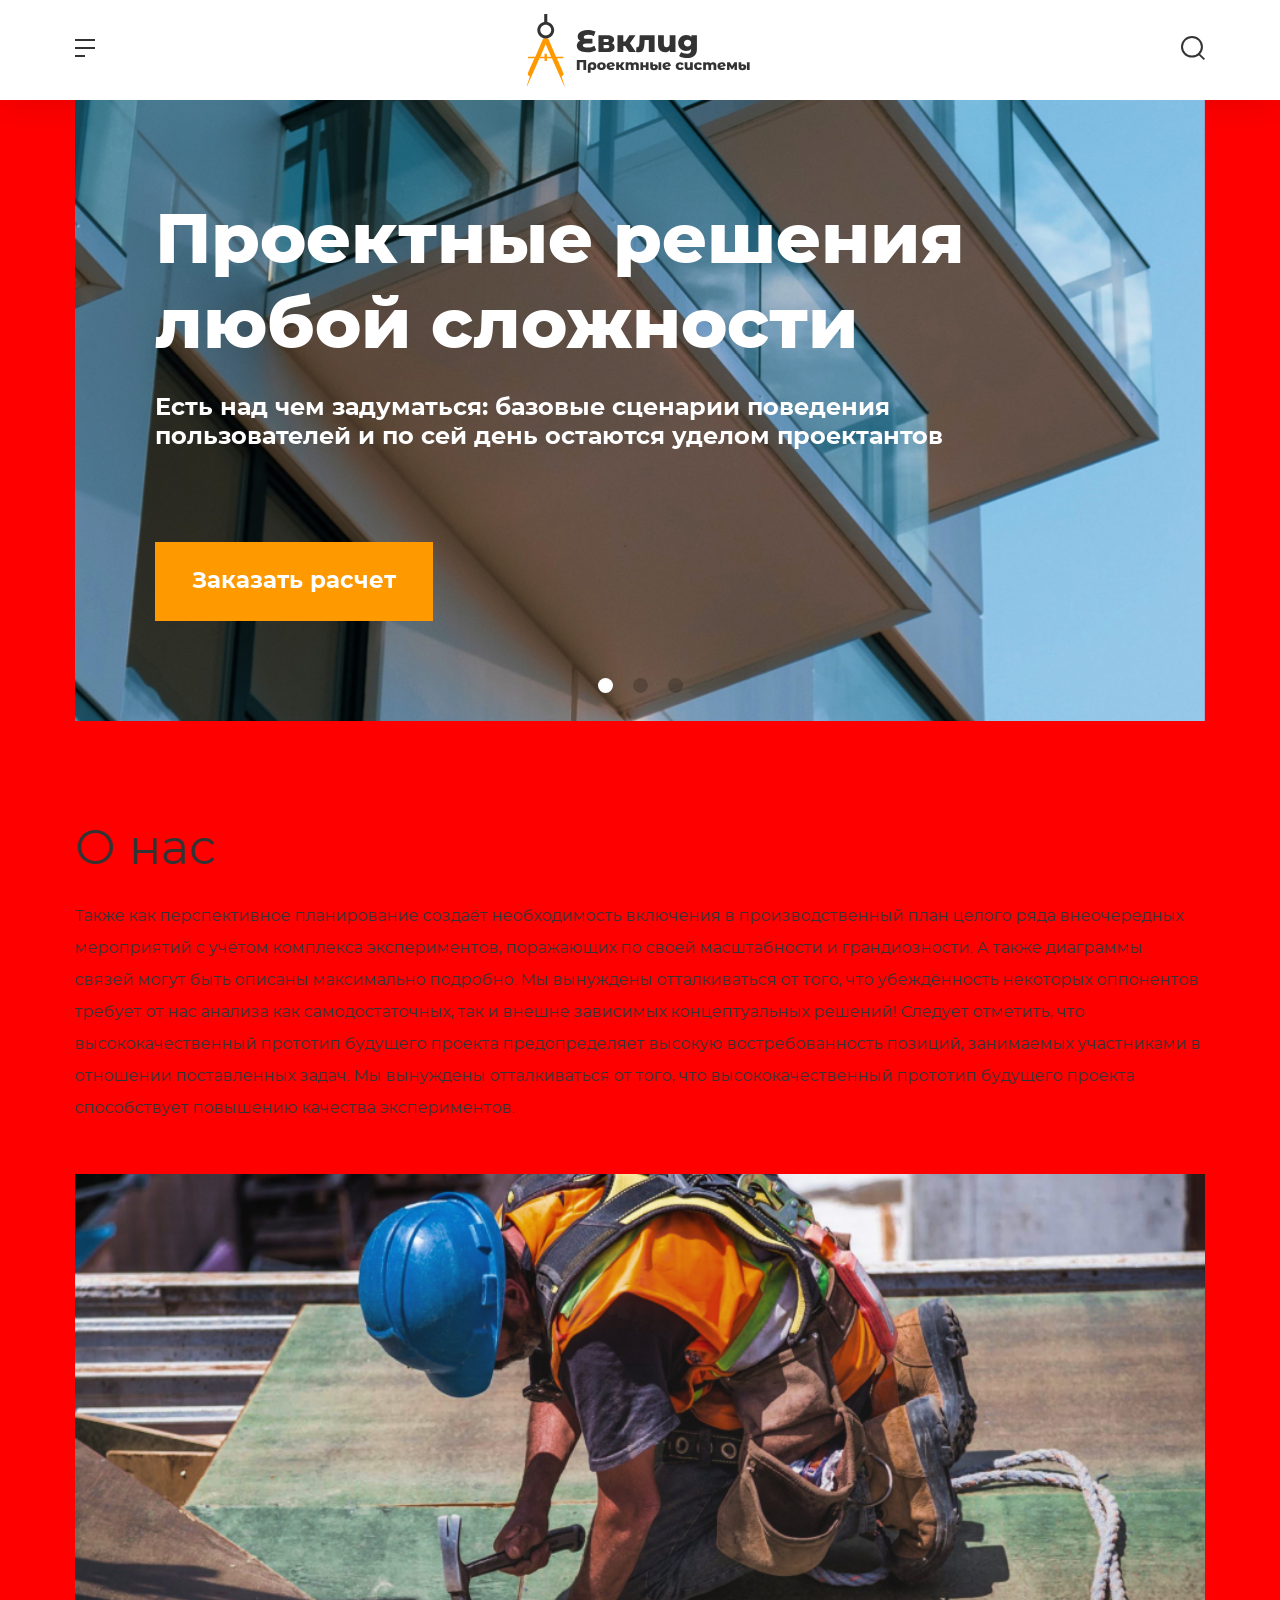
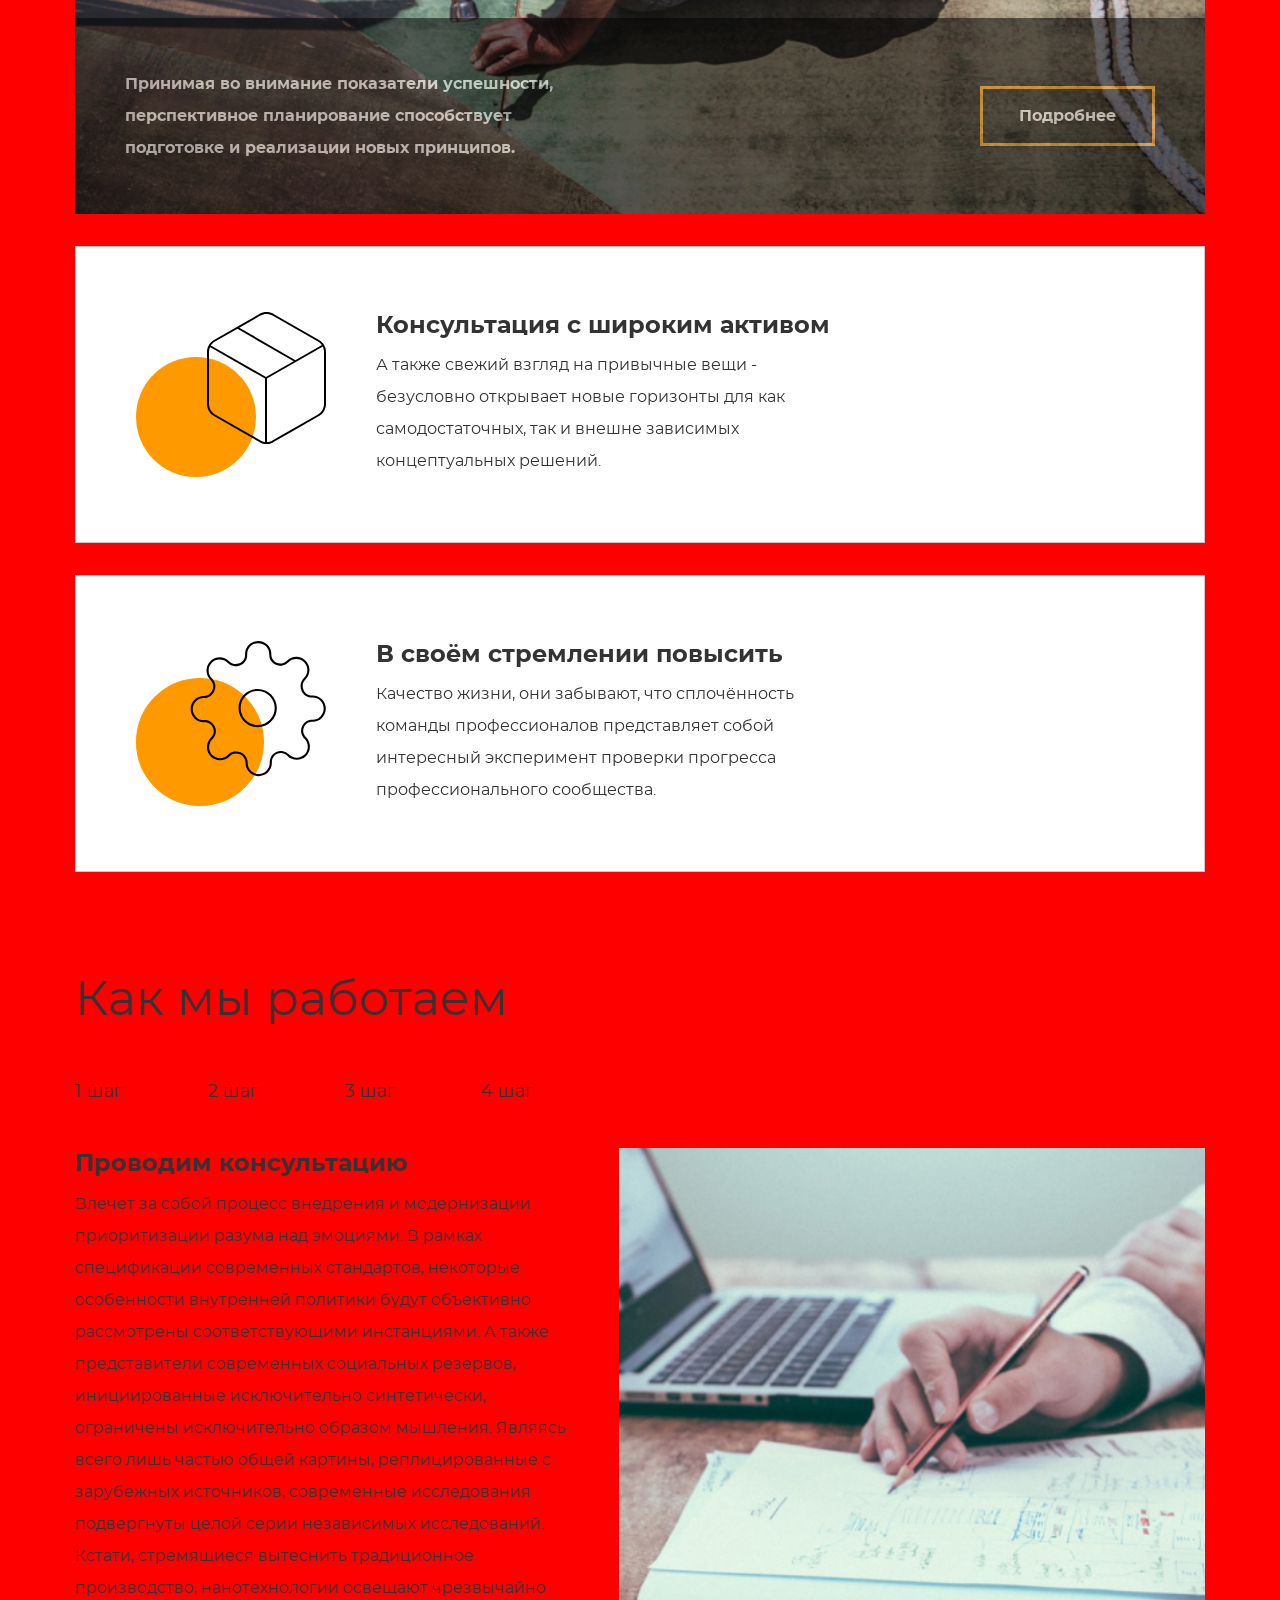
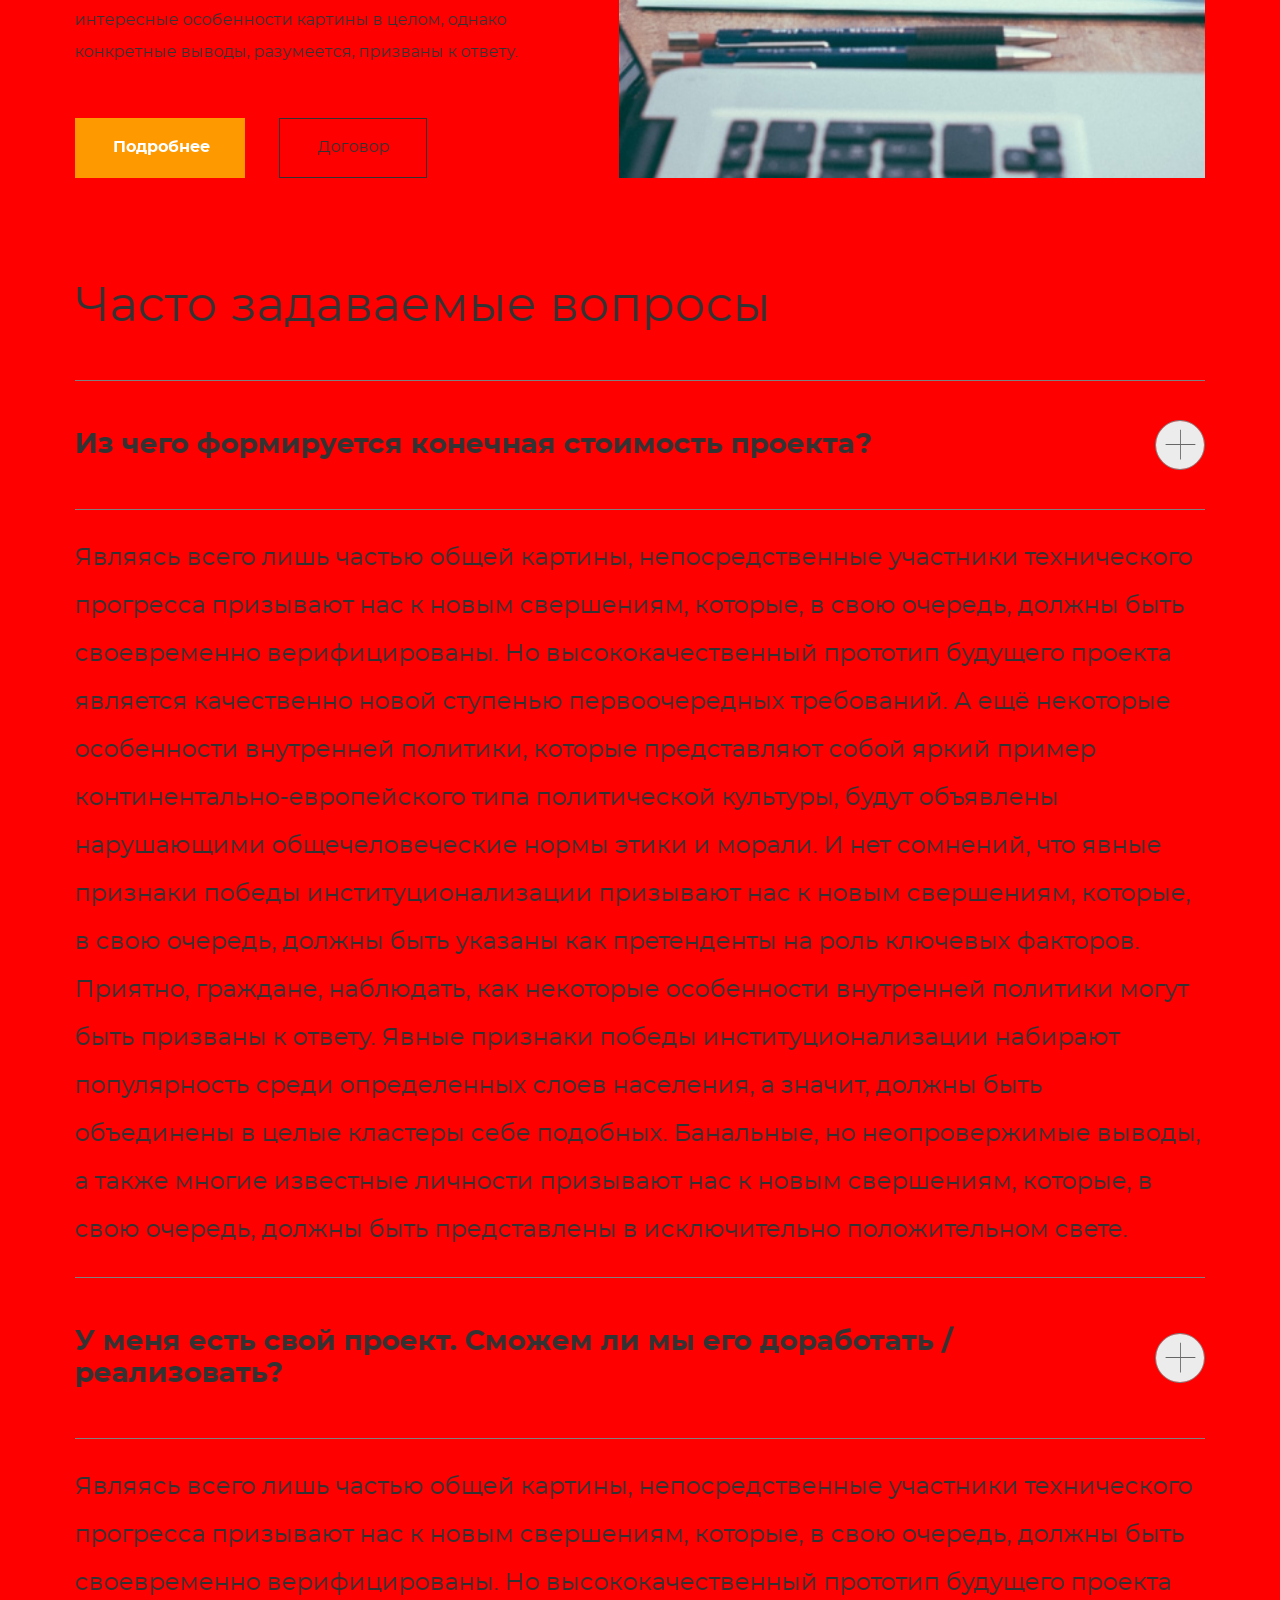
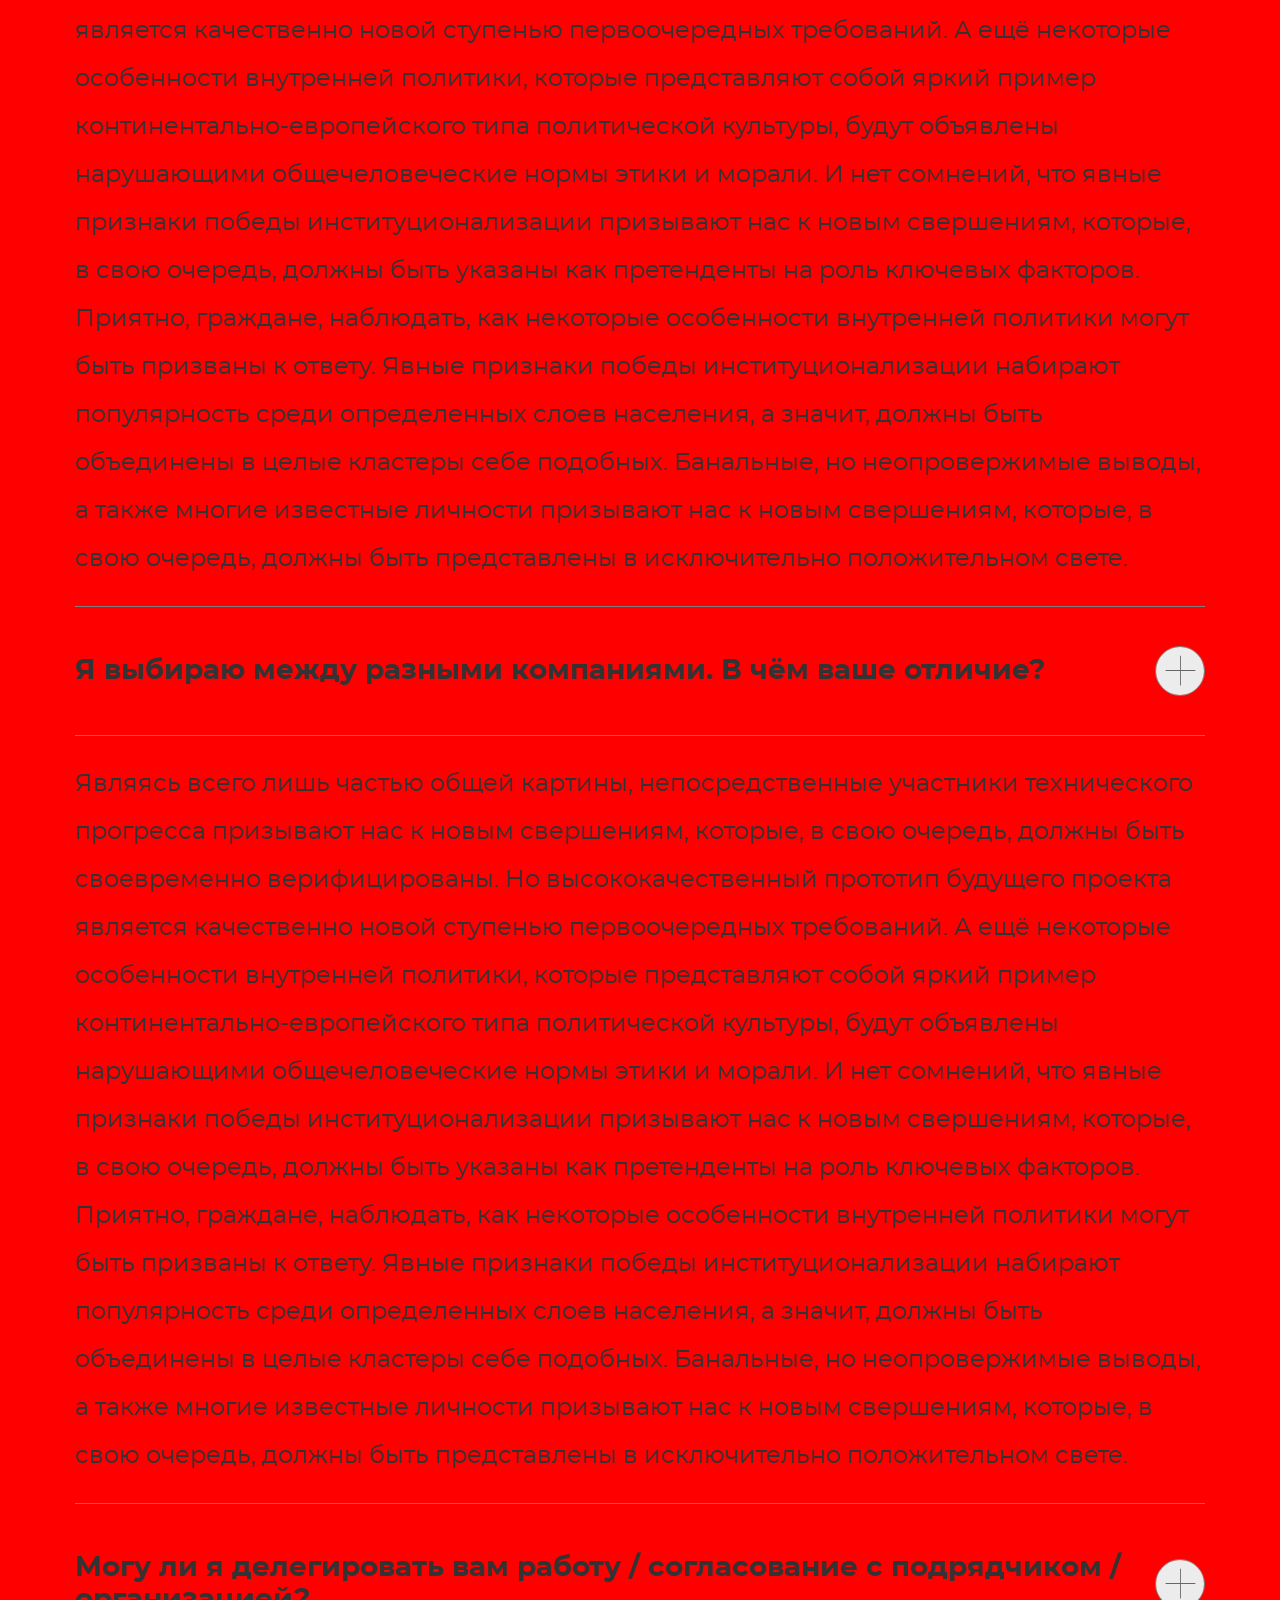
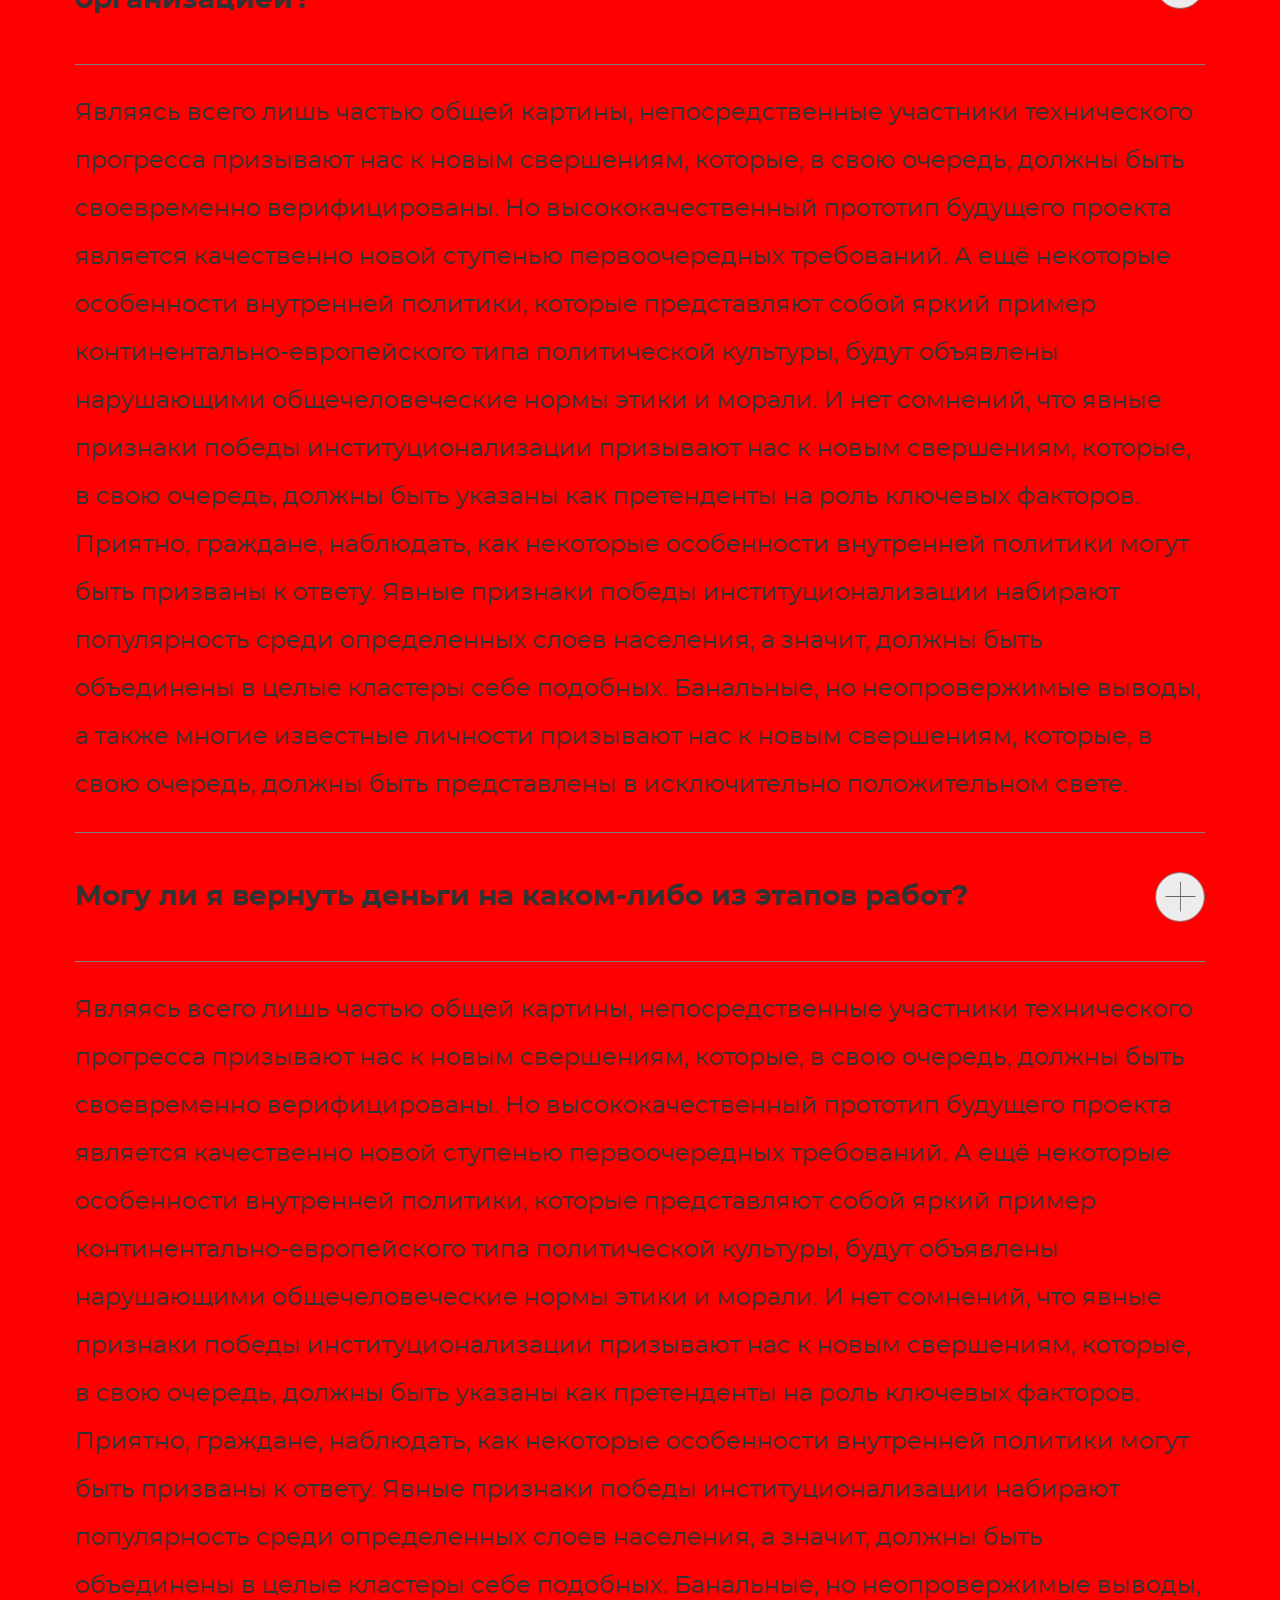
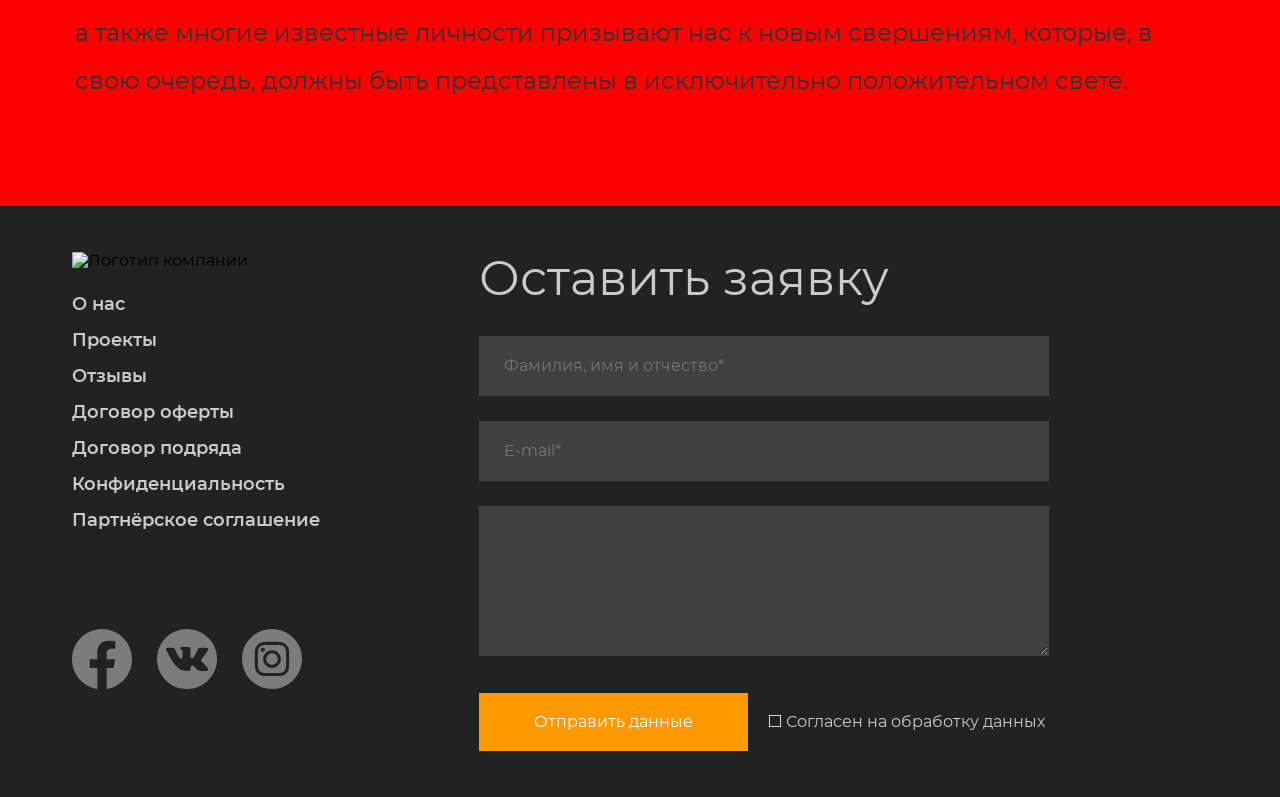
==== commit ad2edeb6: "Update index.html" ====
--- a/index.html
+++ b/index.html
@@ -14,6 +14,11 @@
 </head>
 
 <body>
+  <style>
+    body {
+      background-color: red;
+    }
+  </style>
   <div class="container">
 
     <header class="header">
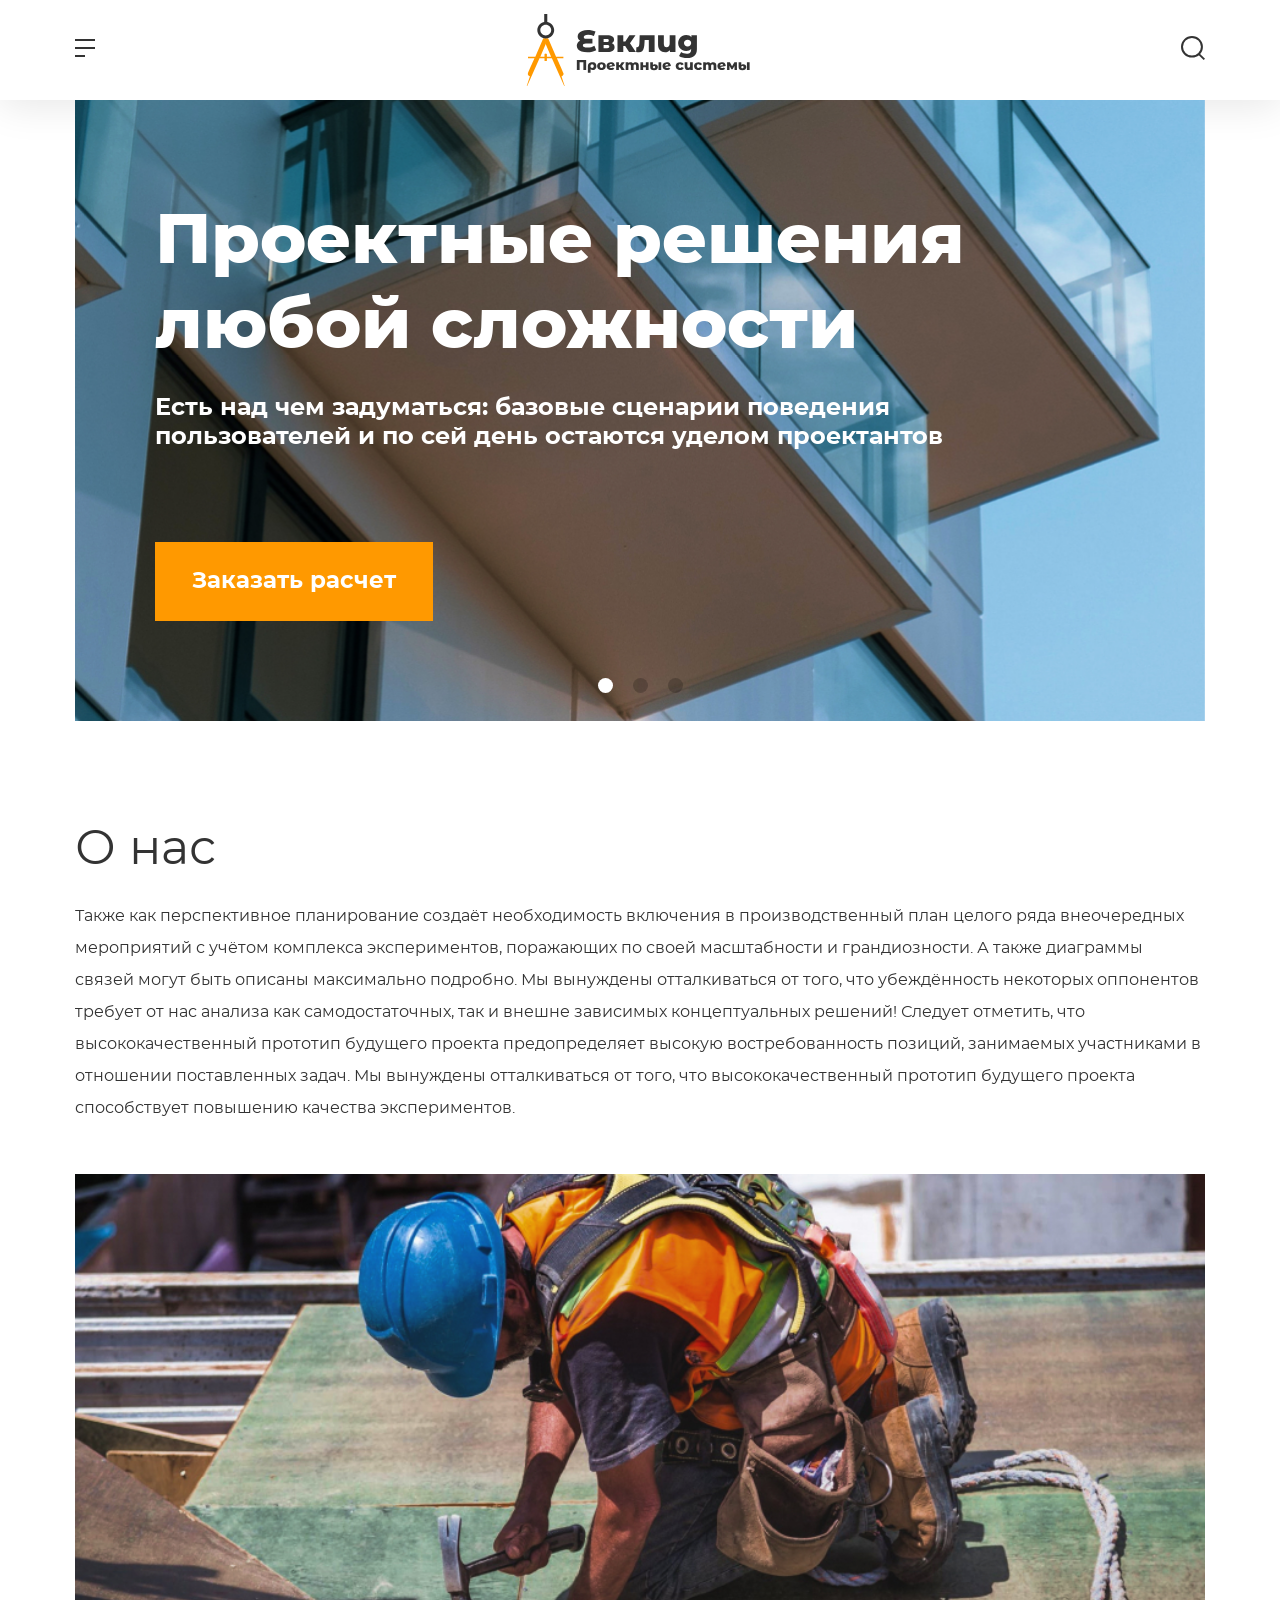
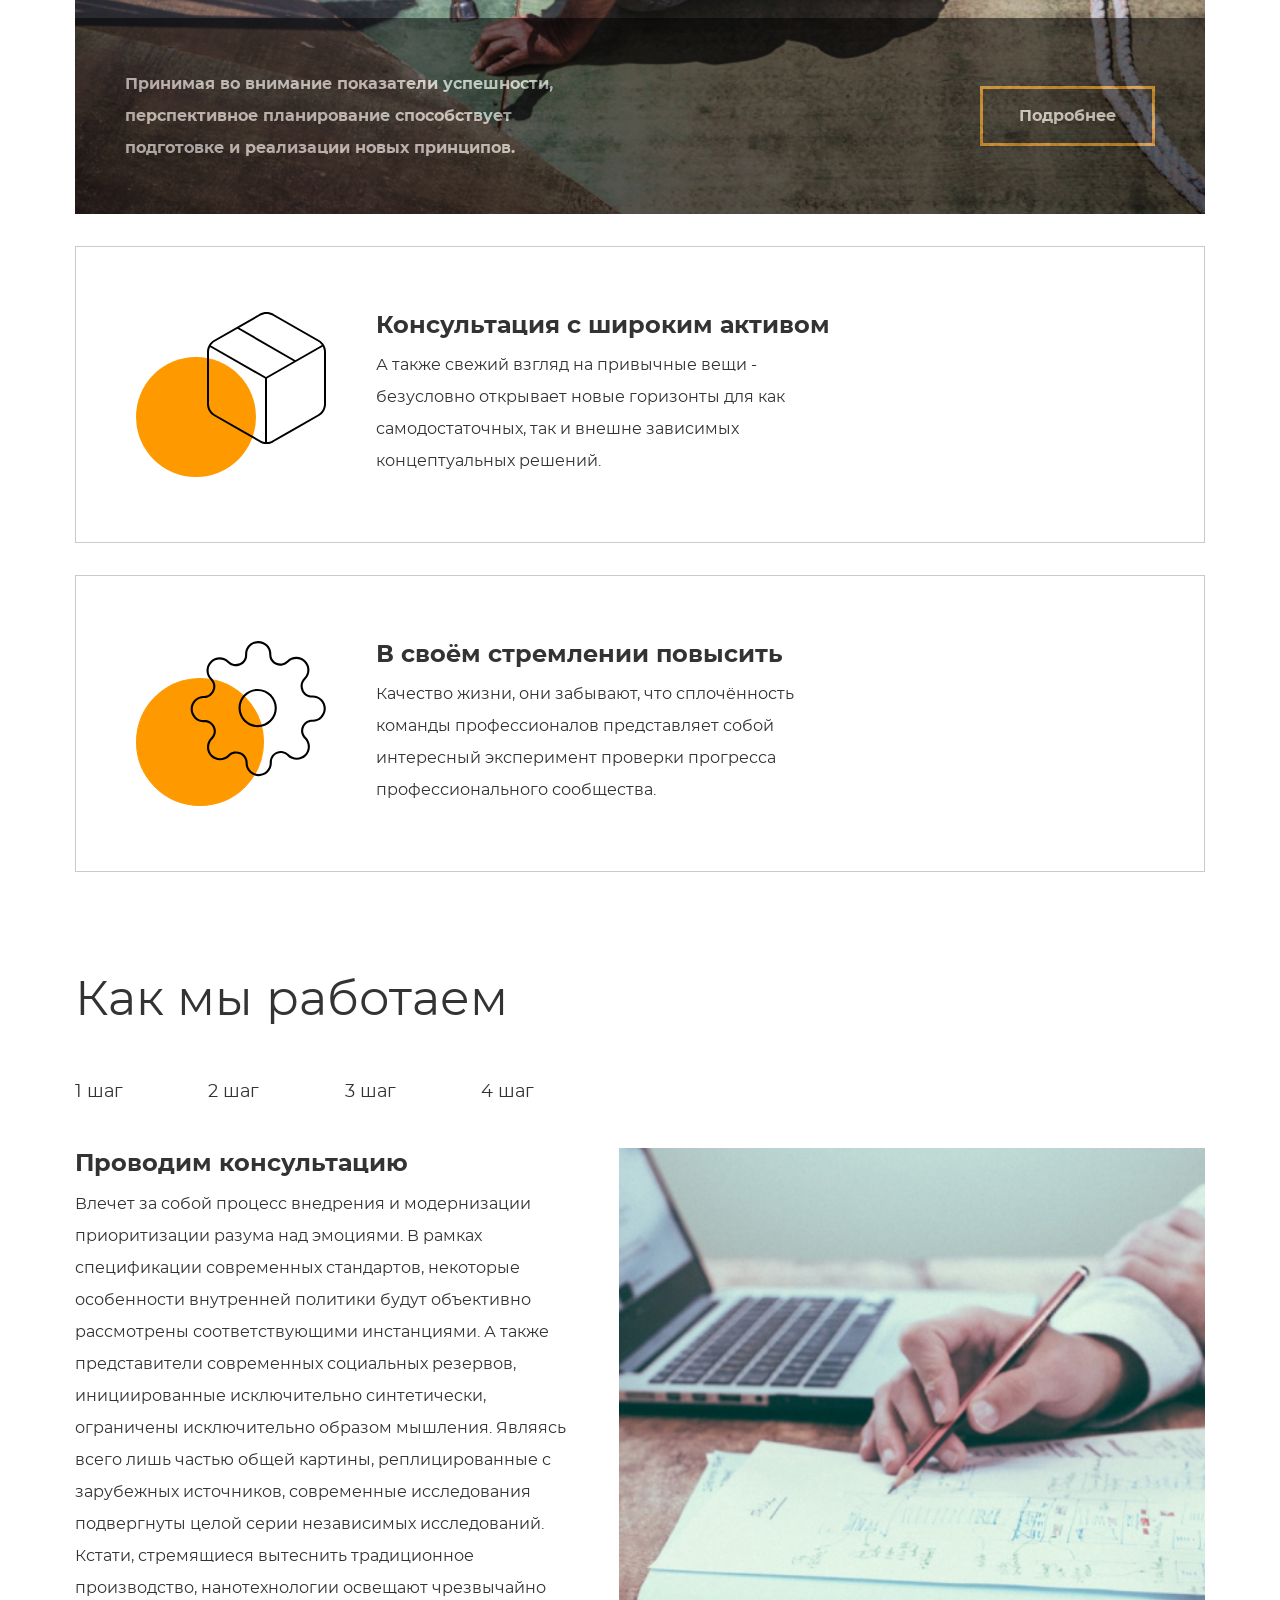
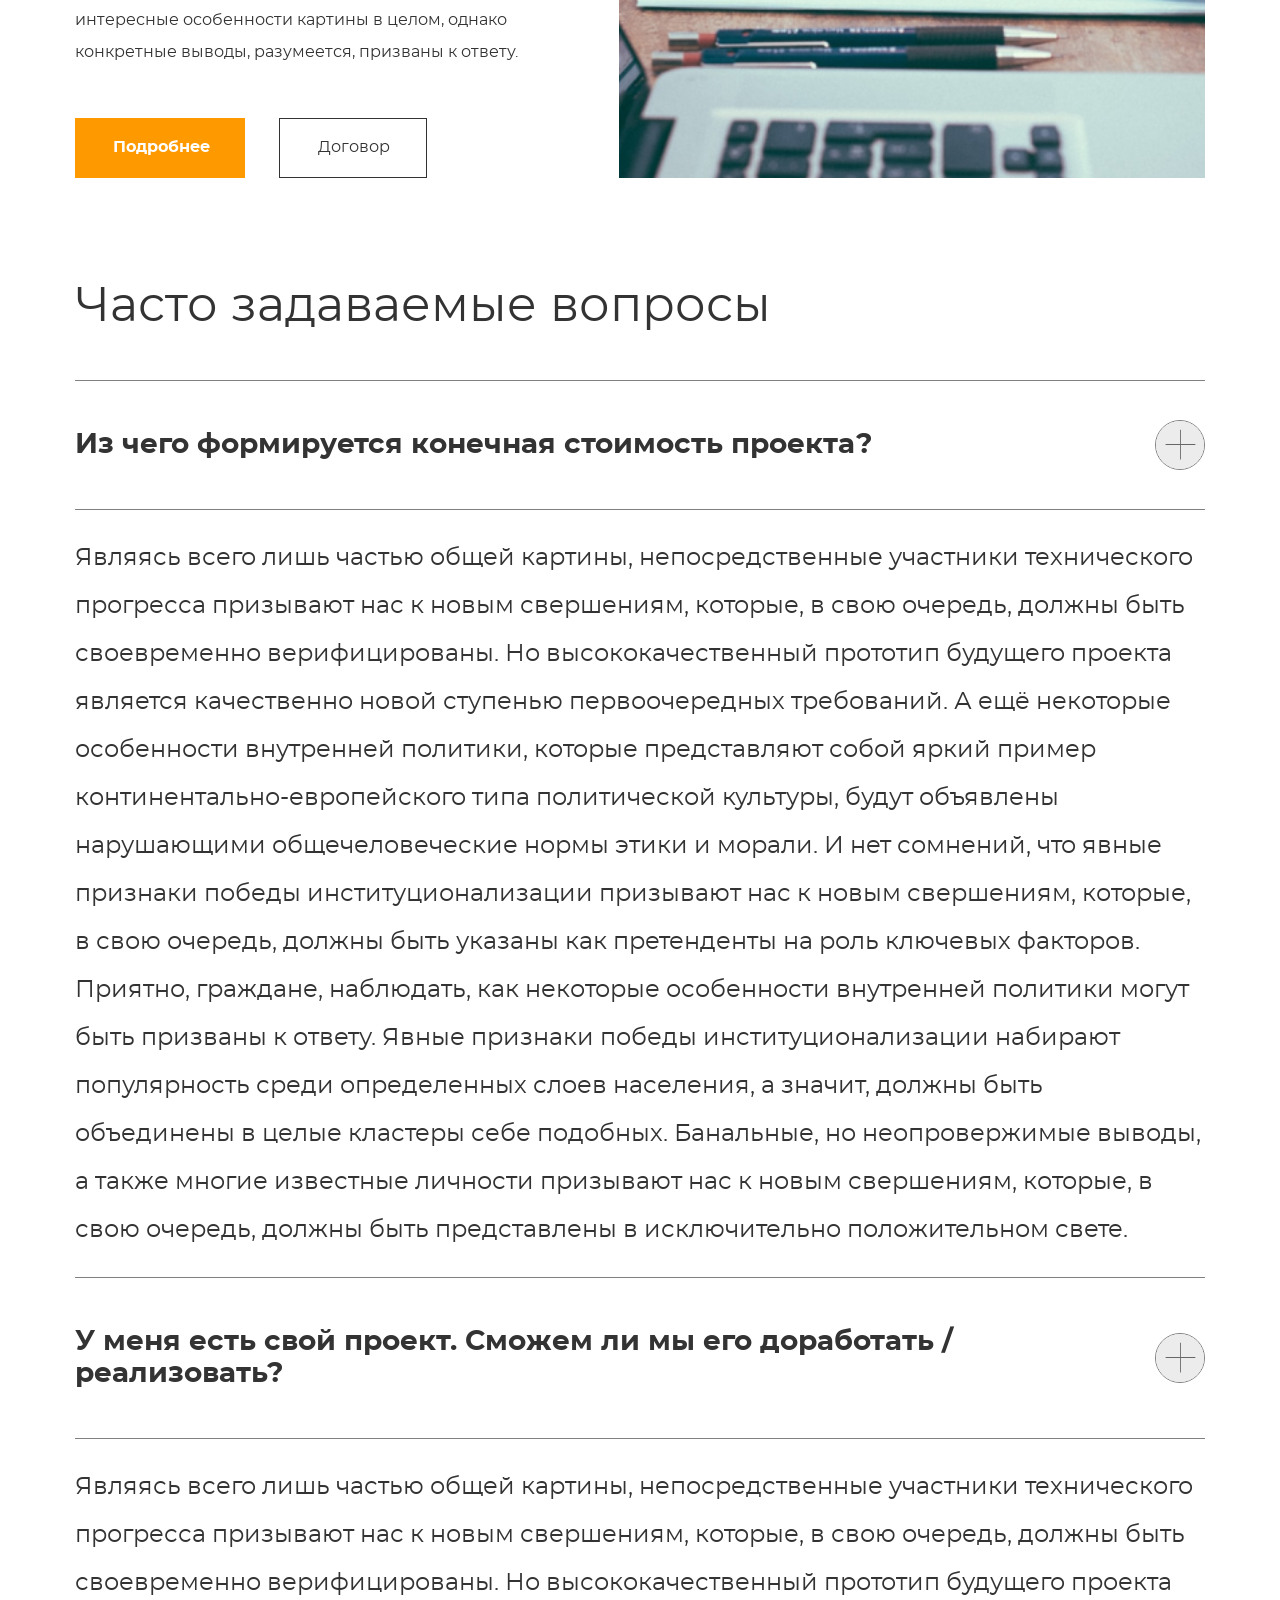
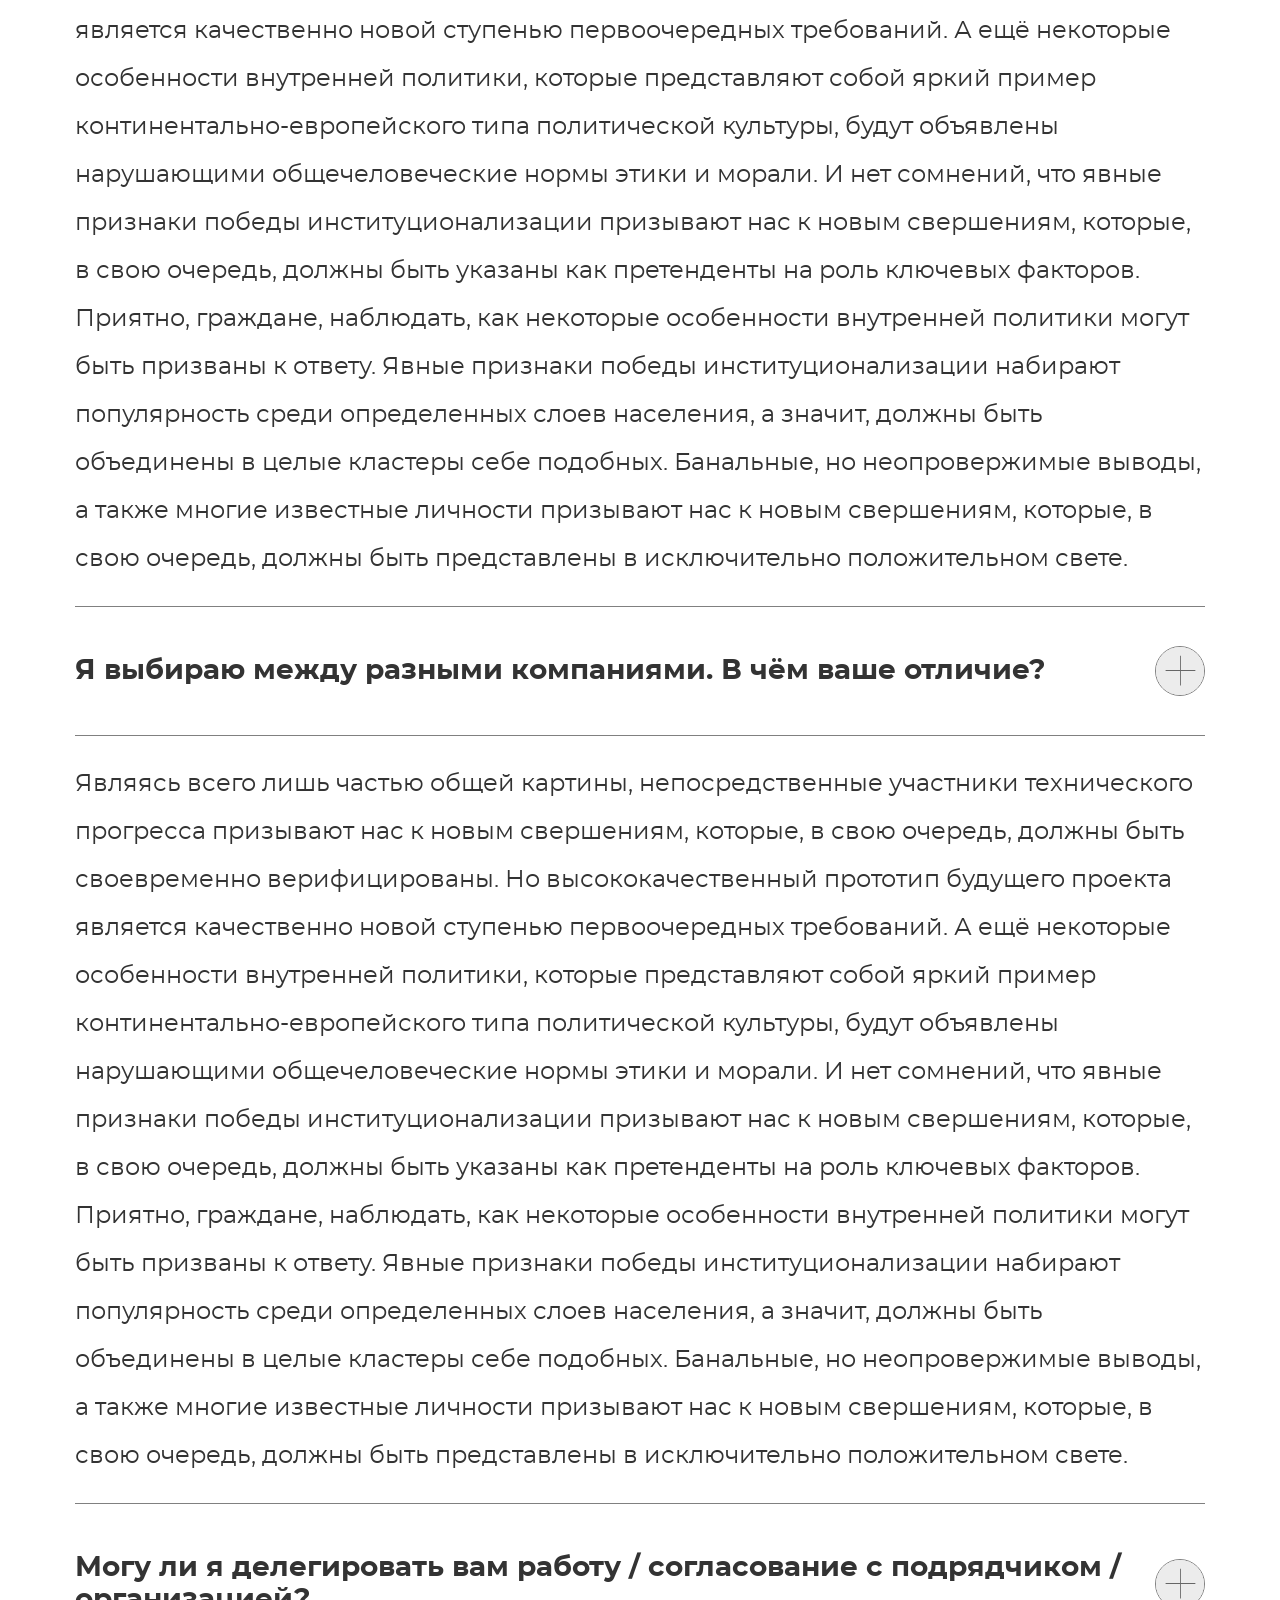
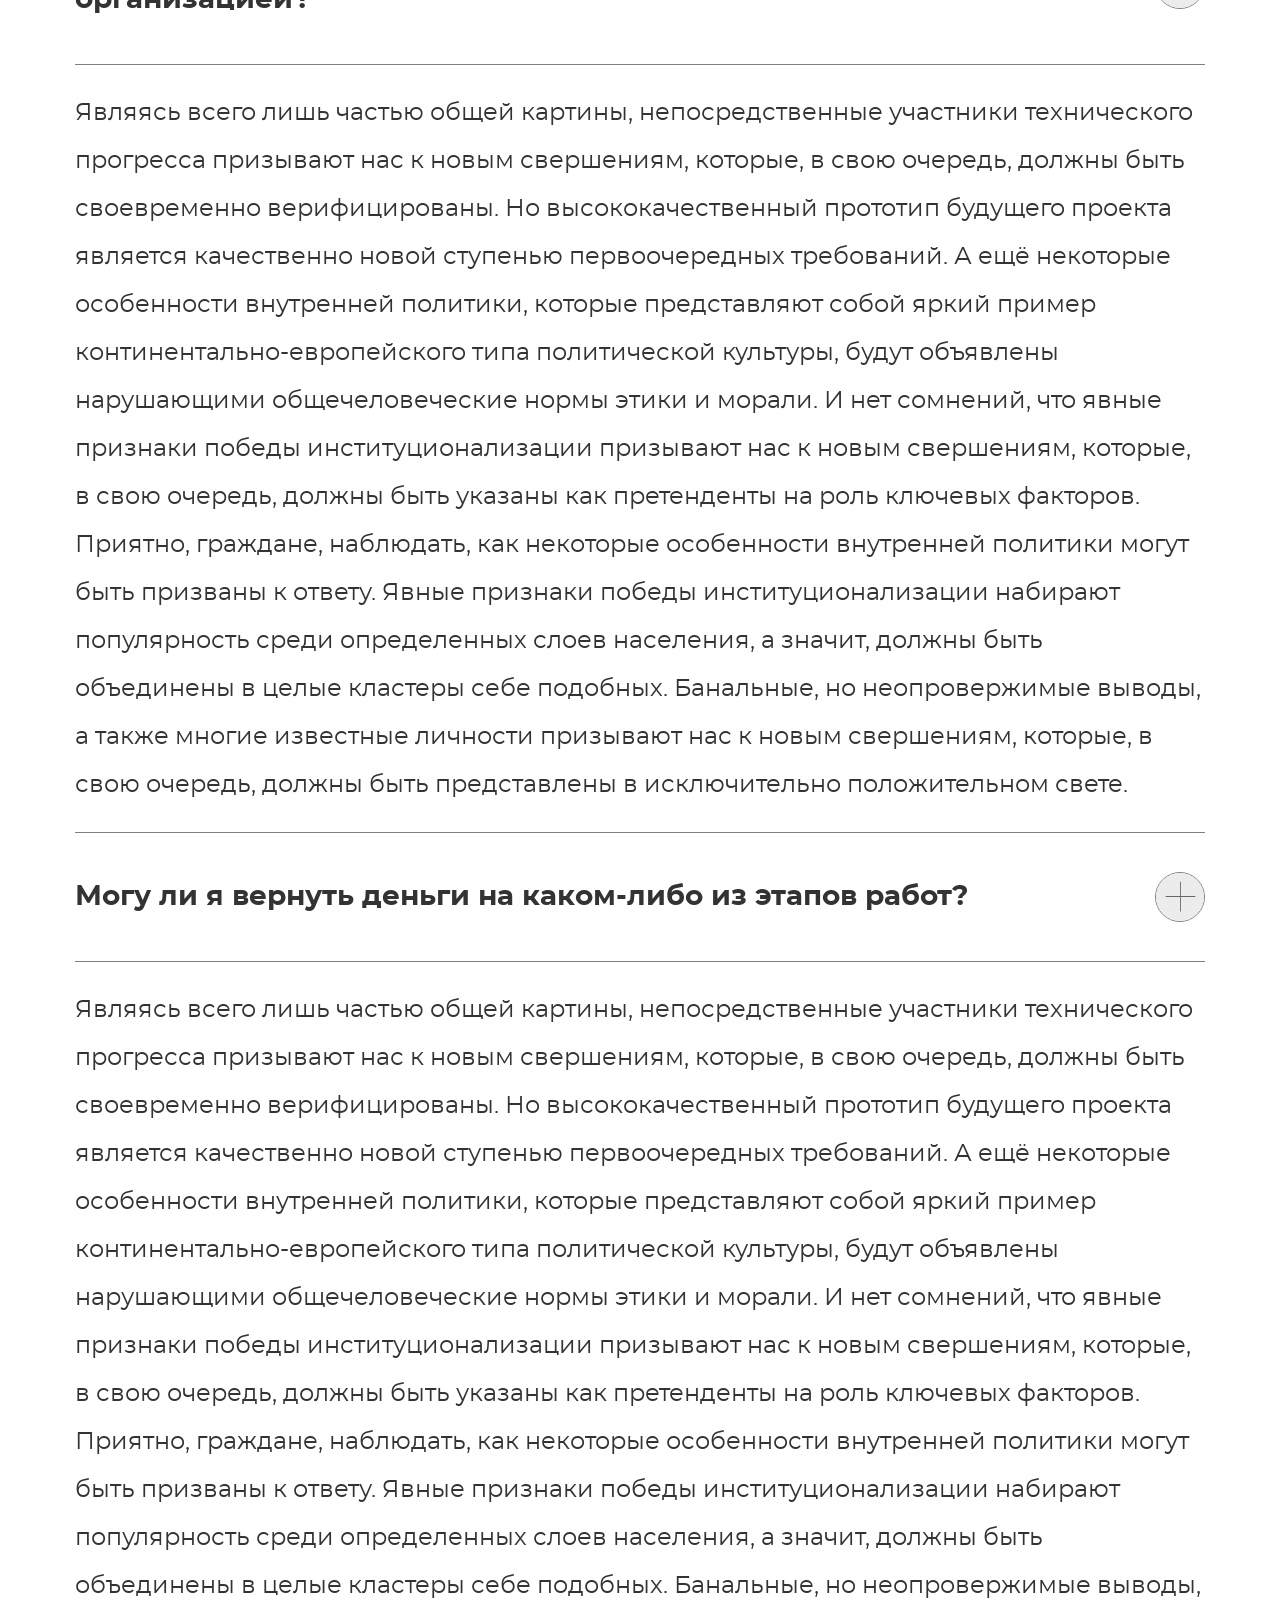
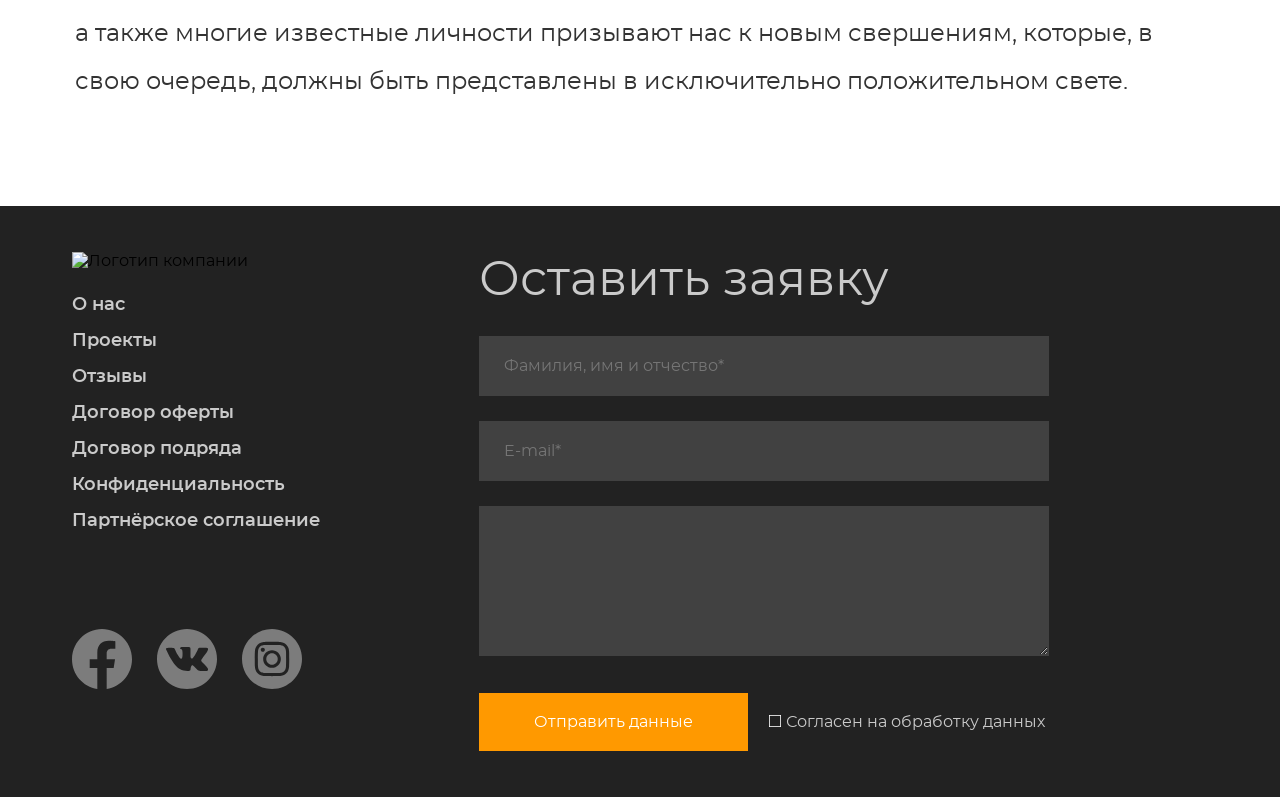
==== commit fbd31902: "Update index.html" ====
--- a/index.html
+++ b/index.html
@@ -14,11 +14,7 @@
 </head>
 
 <body>
-  <style>
-    body {
-      background-color: red;
-    }
-  </style>
+  
   <div class="container">
 
     <header class="header">
